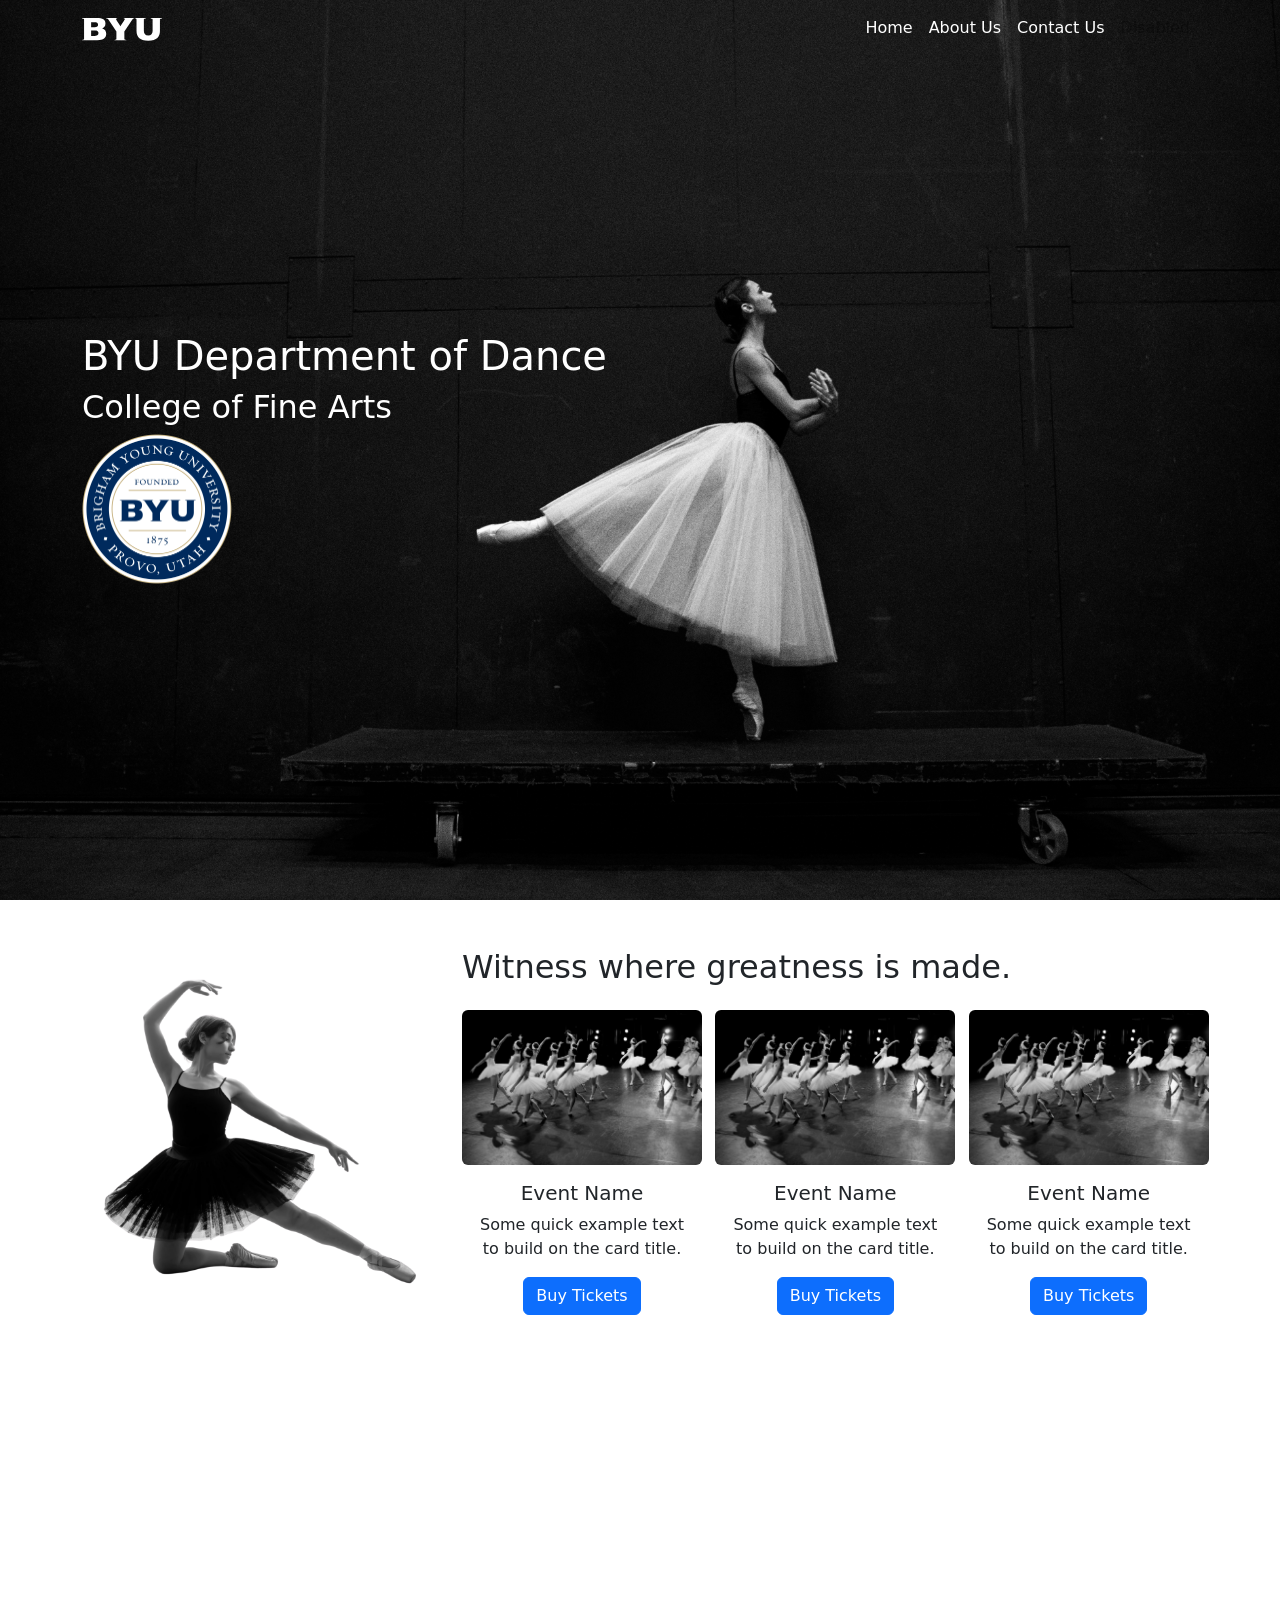
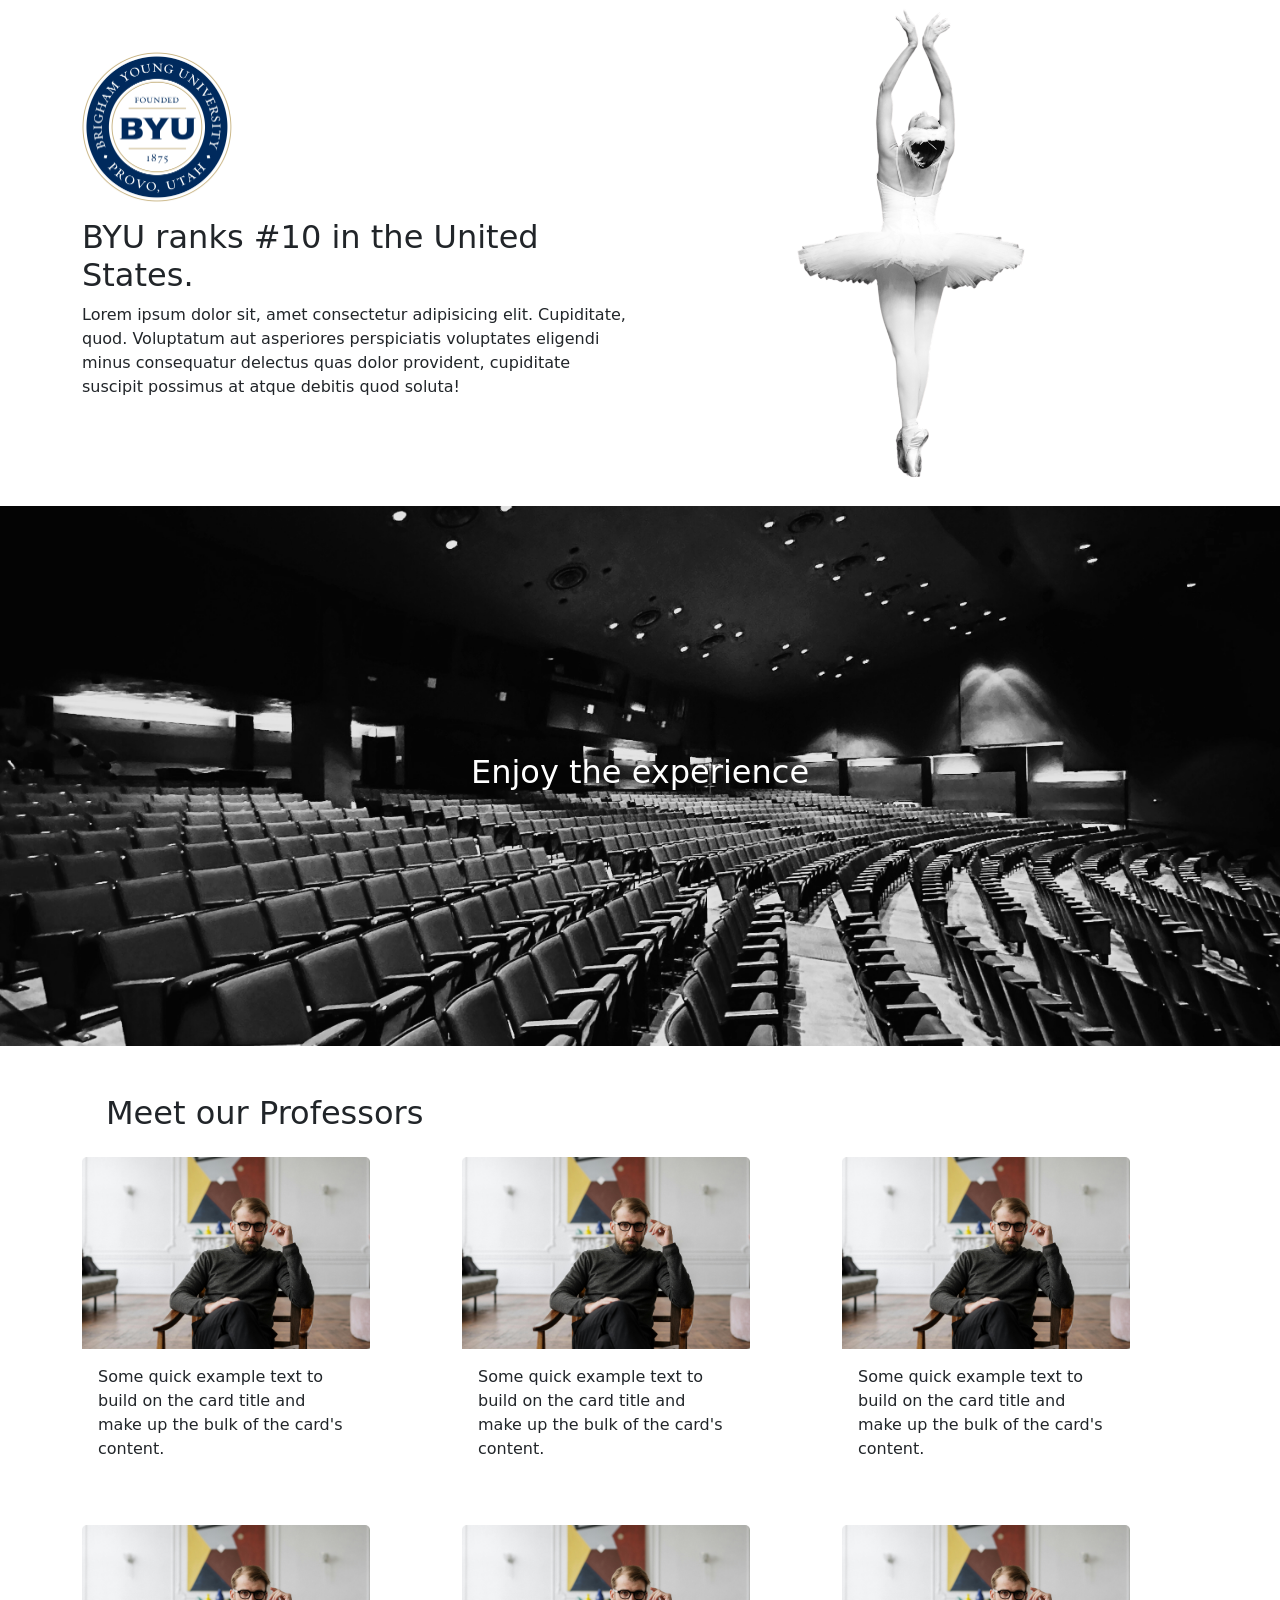
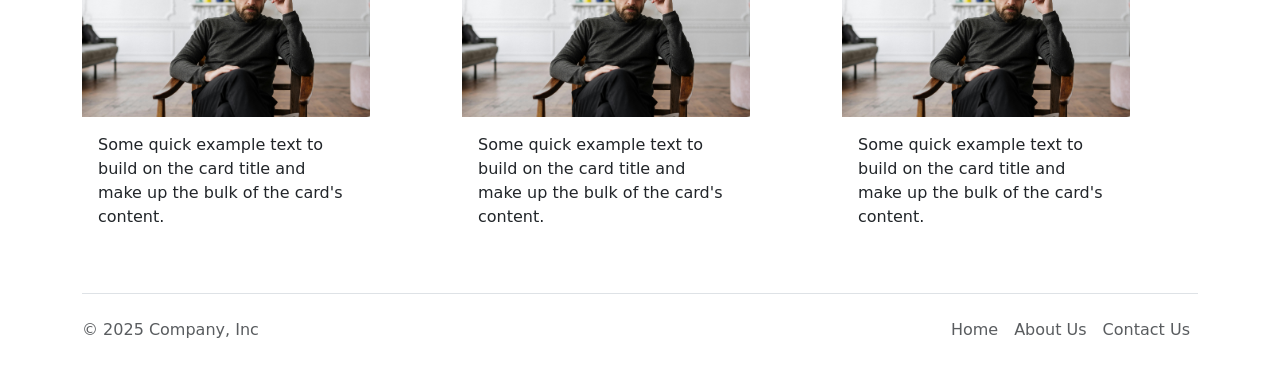
==== index.html @ f24f5efb "Updating File" ====
<!doctype html>
<html lang="en">
  <head>
    <meta charset="utf-8">
    <meta name="viewport" content="width=device-width, initial-scale=1">
    <title>BYU Department of Dance</title>
    <link href="https://cdn.jsdelivr.net/npm/bootstrap@5.3.5/dist/css/bootstrap.min.css" rel="stylesheet" integrity="sha384-SgOJa3DmI69IUzQ2PVdRZhwQ+dy64/BUtbMJw1MZ8t5HZApcHrRKUc4W0kG879m7" crossorigin="anonymous">
    <link href="https://cdn.jsdelivr.net/npm/bootstrap@5.3.0/dist/css/bootstrap.min.css" rel="stylesheet">
    <link rel="stylesheet" href="style.css">
  </head>
  <body>
    <div class="mainBanner">
      <!-- NAVBAR -->
      <nav class="navbar navbar-expand-lg bg-transparent">
          <div class="container">
              <a class="navbar-brand" href="#"><img src="/img/byu-logo-white-small.svg" alt="BYU Logo/Link"></a>
              <button class="navbar-toggler" data-bs-toggle="collapse" data-bs-target="#navbarNav" aria-controls="navbarNav" aria-expanded="false" aria-label="Toggle navigation">
                  <span class="navbar-toggler-icon custom"></span>
              </button>
              <div class="collapse navbar-collapse" id="navbarNav">
                  <ul class="navbar-nav ms-auto">
                      <li class="nav-item"><a class="nav-link" href="index.html">Home</a></li>
                      <li class="nav-item"><a class="nav-link" href="/aboutUs.html">About Us</a></li>
                      <li class="nav-item"><a class="nav-link" href="/contactUs.html">Contact Us</a></li>
                      <li class="nav-item"><a class="nav-link disabled" aria-disabled="true">Disabled</a></li>
                  </ul>
              </div>
          </div>
      </nav>
  
     <!-- BANNER TITLES -->
      <div class="container d-flex flex-column justify-content-center align-items-start h-100 pb-5">
        <div class="titles pb-5">
          <h1 class="titleMain">BYU Department of Dance</h1>
          <h2 class="titleMain">College of Fine Arts</h2>
          <img src="/img/byuLogo.png" alt="BYU Official Logo" style="width: 150px;">
        </div>
      </div>
  </div>

  <!-- UPCOMING EVENTS -->
    <section class=" mt-5 mb-5 container">
        <div class="row mt-5">
            <div class="col-md-4">
                <img src="/img/2.png" class="img-fluid full-height" alt="Left Column Image">
            </div>
            <div class="col-md-8">
                <h2 class="pb-3">Witness where greatness is made.</h2>
                <div class="row d-flex justify-content-start">
                    <div class="col-md-4">
                        <div class="card border-0" style="width: 15rem;">
                            <img src="/img/events.jpg" class="card-img-top rounded" alt="Event Image">
                            <div class="card-body text-center">
                              <h5 class="card-title">Event Name</h5>
                              <p class="card-text">Some quick example text to build on the card title.</p>
                              <a href="#" class="btn btn-primary">Buy Tickets</a>
                            </div>
                          </div>
                    </div>
                    <div class="col-md-4">
                        <div class="card border-0" style="width: 15rem;">
                            <img src="/img/events.jpg" class="card-img-top rounded" alt="Event Image">
                            <div class="card-body text-center">
                              <h5 class="card-title">Event Name</h5>
                              <p class="card-text">Some quick example text to build on the card title.</p>
                              <a href="#" class="btn btn-primary">Buy Tickets</a>
                            </div>
                          </div>
                    </div>
                    <div class="col-md-4">
                      <div class="card border-0" style="width: 15rem;">
                          <img src="/img/events.jpg" class="card-img-top rounded" alt="Event Image">
                          <div class="card-body text-center">
                            <h5 class="card-title">Event Name</h5>
                            <p class="card-text">Some quick example text to build on the card title.</p>
                            <a href="#" class="btn btn-primary">Buy Tickets</a>
                          </div>
                        </div>
                  </div>
                </div>
            </div>
        </div>
    </section>
    <!-- VIDEO -->
    <section>
      <video autoplay muted loop id="banner-video">
        <source src="/img/mainPageVideo.mp4" type="video/mp4">
        Your browser does not support the video tag.
      </video>
    </section>
    <section id="rank" class="container mt-4">
      <div class="row">
        <div class="col-md-6 d-flex align-items-center">
          <div>
            <img src="/img/byuLogo.png"  class="mb-3" style="width: 150px;">
            <h2>BYU ranks #10 in the United States.</h2>
            <p>Lorem ipsum dolor sit, amet consectetur adipisicing elit. Cupiditate, quod. Voluptatum aut asperiores perspiciatis voluptates eligendi minus consequatur delectus quas dolor provident, cupiditate suscipit possimus at atque debitis quod soluta!</p>
          </div>
        </div>
        <div class="col-md-6 text-center">
          <img src="/img/3.png" class="img-fluid full-height" alt="Ballet Dancer">
        </div>
      </div>
    </section>
    <!-- BANNER AUDITORIUM -->
    <section>
      <div class="jumbotron-banner d-flex align-items-center justify-content-center text-center">
        <h2 class="text-white">Enjoy the experience</h2>
    </div>
    </section>
    <section class="container mt-5">
      <h2 class="m-4">Meet our Professors</h2>
      <div class="row mb-5">
        <div class="col">
          <div class="card border-0" style="width: 18rem;">
            <img src="/img/professor.jpg" class="card-img-top" alt="Professor Picture">
            <div class="card-body">
              <p class="card-text">Some quick example text to build on the card title and make up the bulk of the card's content.</p>
            </div>
          </div>
        </div>
        <div class="col">
          <div class="card border-0" style="width: 18rem;">
            <img src="/img/professor.jpg" class="card-img-top" alt="Professor Picture">
            <div class="card-body">
              <p class="card-text">Some quick example text to build on the card title and make up the bulk of the card's content.</p>
            </div>
          </div>
        </div>
        <div class="col">
          <div class="card border-0" style="width: 18rem;">
            <img src="/img/professor.jpg" class="card-img-top" alt="Professor Picture">
            <div class="card-body">
              <p class="card-text">Some quick example text to build on the card title and make up the bulk of the card's content.</p>
            </div>
          </div>
        </div>
      </div>
      <div class="row mb-5">
        <div class="col">
          <div class="card border-0" style="width: 18rem;">
            <img src="/img/professor.jpg" class="card-img-top" alt="Professor Picture">
            <div class="card-body">
              <p class="card-text">Some quick example text to build on the card title and make up the bulk of the card's content.</p>
            </div>
          </div>
        </div>
        <div class="col">
          <div class="card border-0" style="width: 18rem;">
            <img src="/img/professor.jpg" class="card-img-top" alt="Professor Picture">
            <div class="card-body">
              <p class="card-text">Some quick example text to build on the card title and make up the bulk of the card's content.</p>
            </div>
          </div>
        </div>
        <div class="col">
          <div class="card border-0" style="width: 18rem;">
            <img src="/img/professor.jpg" class="card-img-top" alt="Professor Picture">
            <div class="card-body">
              <p class="card-text">Some quick example text to build on the card title and make up the bulk of the card's content.</p>
            </div>
          </div>
        </div>
      </div>
    </section>
    <!-- FOOTER SECTION -->
    <div class="container">
      <footer class="d-flex flex-wrap justify-content-between align-items-center py-3 my-4 border-top">
        <p class="col-md-4 mb-0 text-body-secondary">&copy; 2025 Company, Inc</p>
    
        <a href="/" class="col-md-4 d-flex align-items-center justify-content-center mb-3 mb-md-0 me-md-auto link-body-emphasis text-decoration-none" aria-label="Bootstrap">
          <svg class="bi me-2" width="40" height="32" aria-hidden="true"><use xlink:href="#bootstrap"/></svg>
        </a>
    
        <ul class="nav col-md-4 justify-content-end">
          <li class="nav-item"><a href="index.html" class="nav-link px-2 text-body-secondary">Home</a></li>
          <li class="nav-item"><a href="/aboutUs.html" class="nav-link px-2 text-body-secondary">About Us</a></li>
          <li class="nav-item"><a href="/contactUs.html" class="nav-link px-2 text-body-secondary">Contact Us</a></li>

        </ul>
      </footer>
    </div>
    <script src="https://cdn.jsdelivr.net/npm/bootstrap@5.3.0/dist/js/bootstrap.bundle.min.js"></script>
  </body>
</html>
---- style.css ----
.mainBanner{
    height: 100vh; 
    background: url('./img/mainBanner.jpg') no-repeat center center;
    background-size: cover;
    justify-content: center;
}
.navbar-brand{
    color: white
}
.nav-link{
    color:white;
}
.nav-link:hover{
    color: #0047BA;
}
.titleMain{
    color: white;
}

#eventsImage{
    height: 300px;
}
.navbar-toggler{
    background-image: url("data:image/svg+xml;charset=utf8,%3Csvg xmlns='http://www.w3.org/2000/svg' viewBox='0 0 30 30'%3E%3Cpath fill='none' stroke='white' stroke-width='3' stroke-linecap='round' d='M4 7h22M4 15h22M4 23h22'/%3E%3C/svg%3E");
}
#byuLogo{
    height: 200px;
}
.jumbotron-banner {
    height: 60vh;
    background-image: url('/img/auditorium.jpg'); 
    background-size: cover;
    background-position: center;
    background-repeat: no-repeat; 
}
#rank img{
    text-align: center;
}

/* ABOUT US PAGE */
.aboutUsBanner{
    height: 80vh; 
    background: url('./img/aboutUsBanner.jpg') no-repeat center center;
    background-size: cover;
    justify-content: center;
}
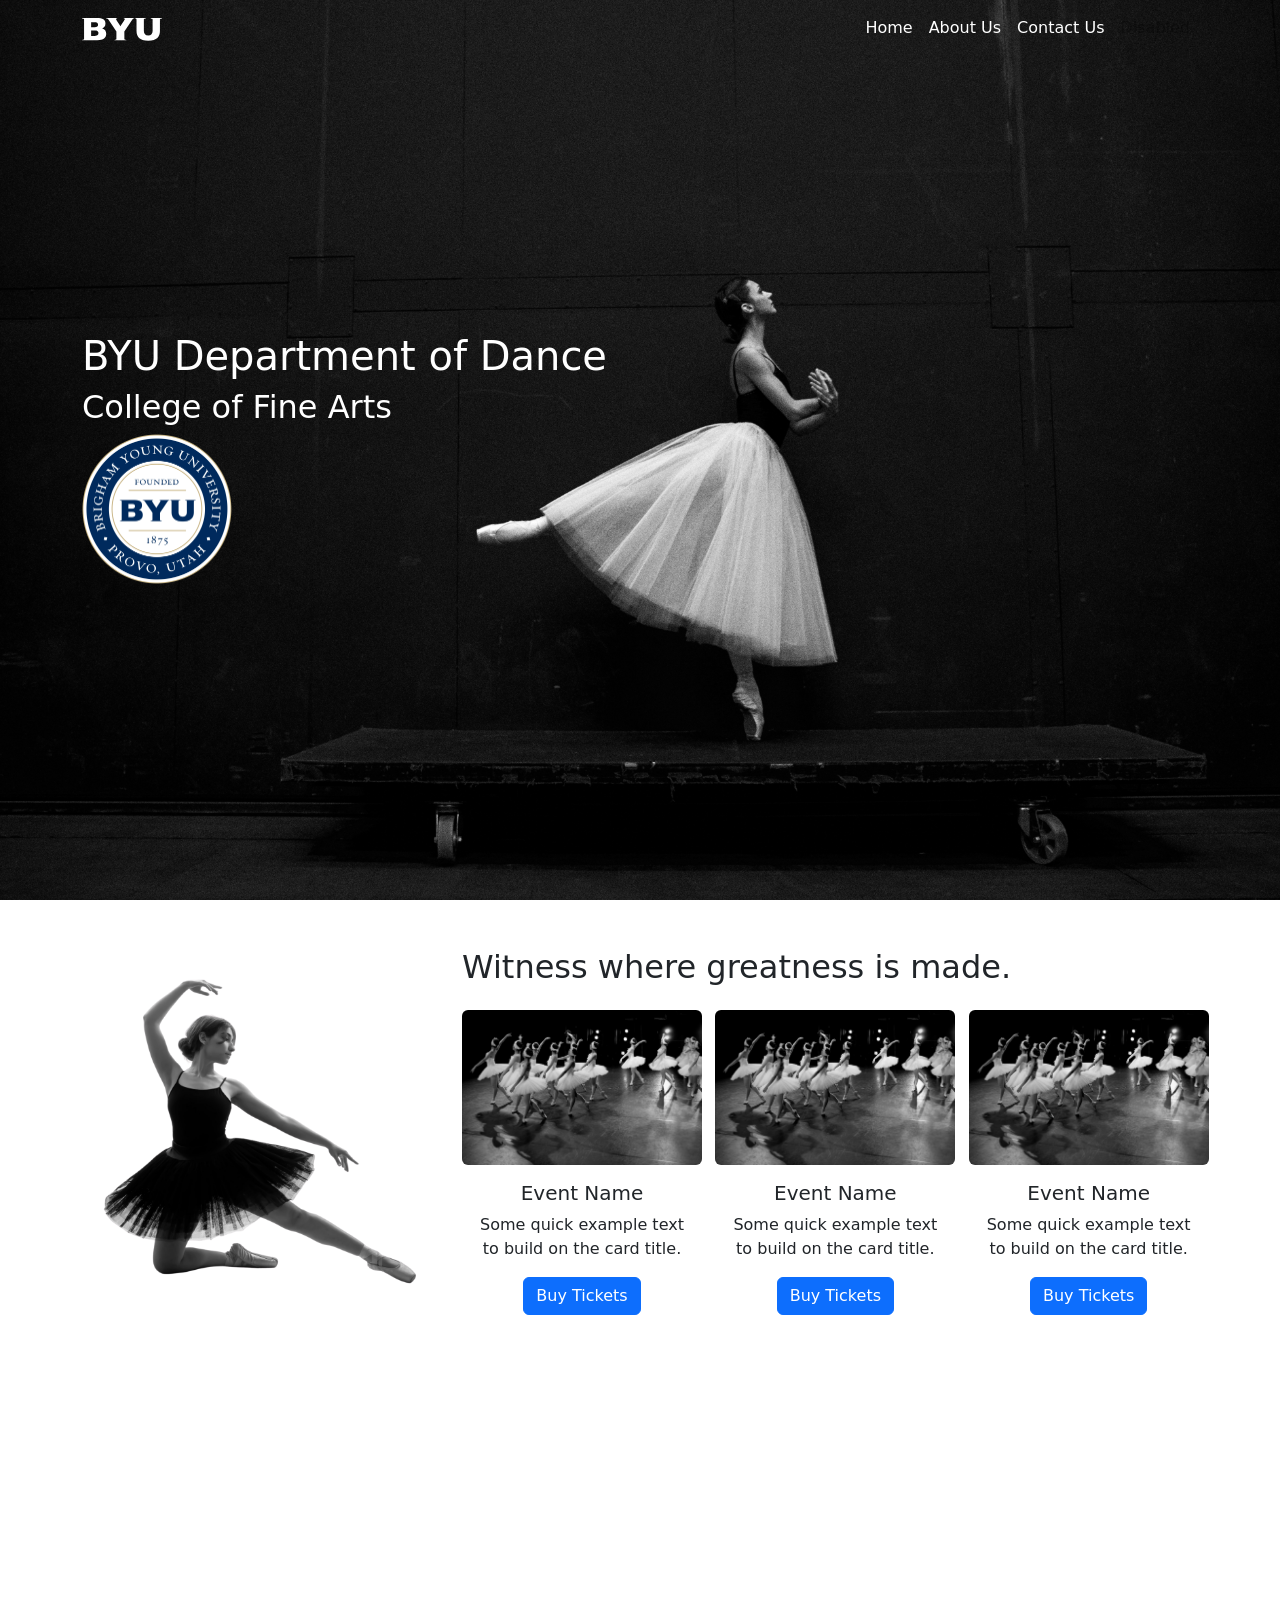
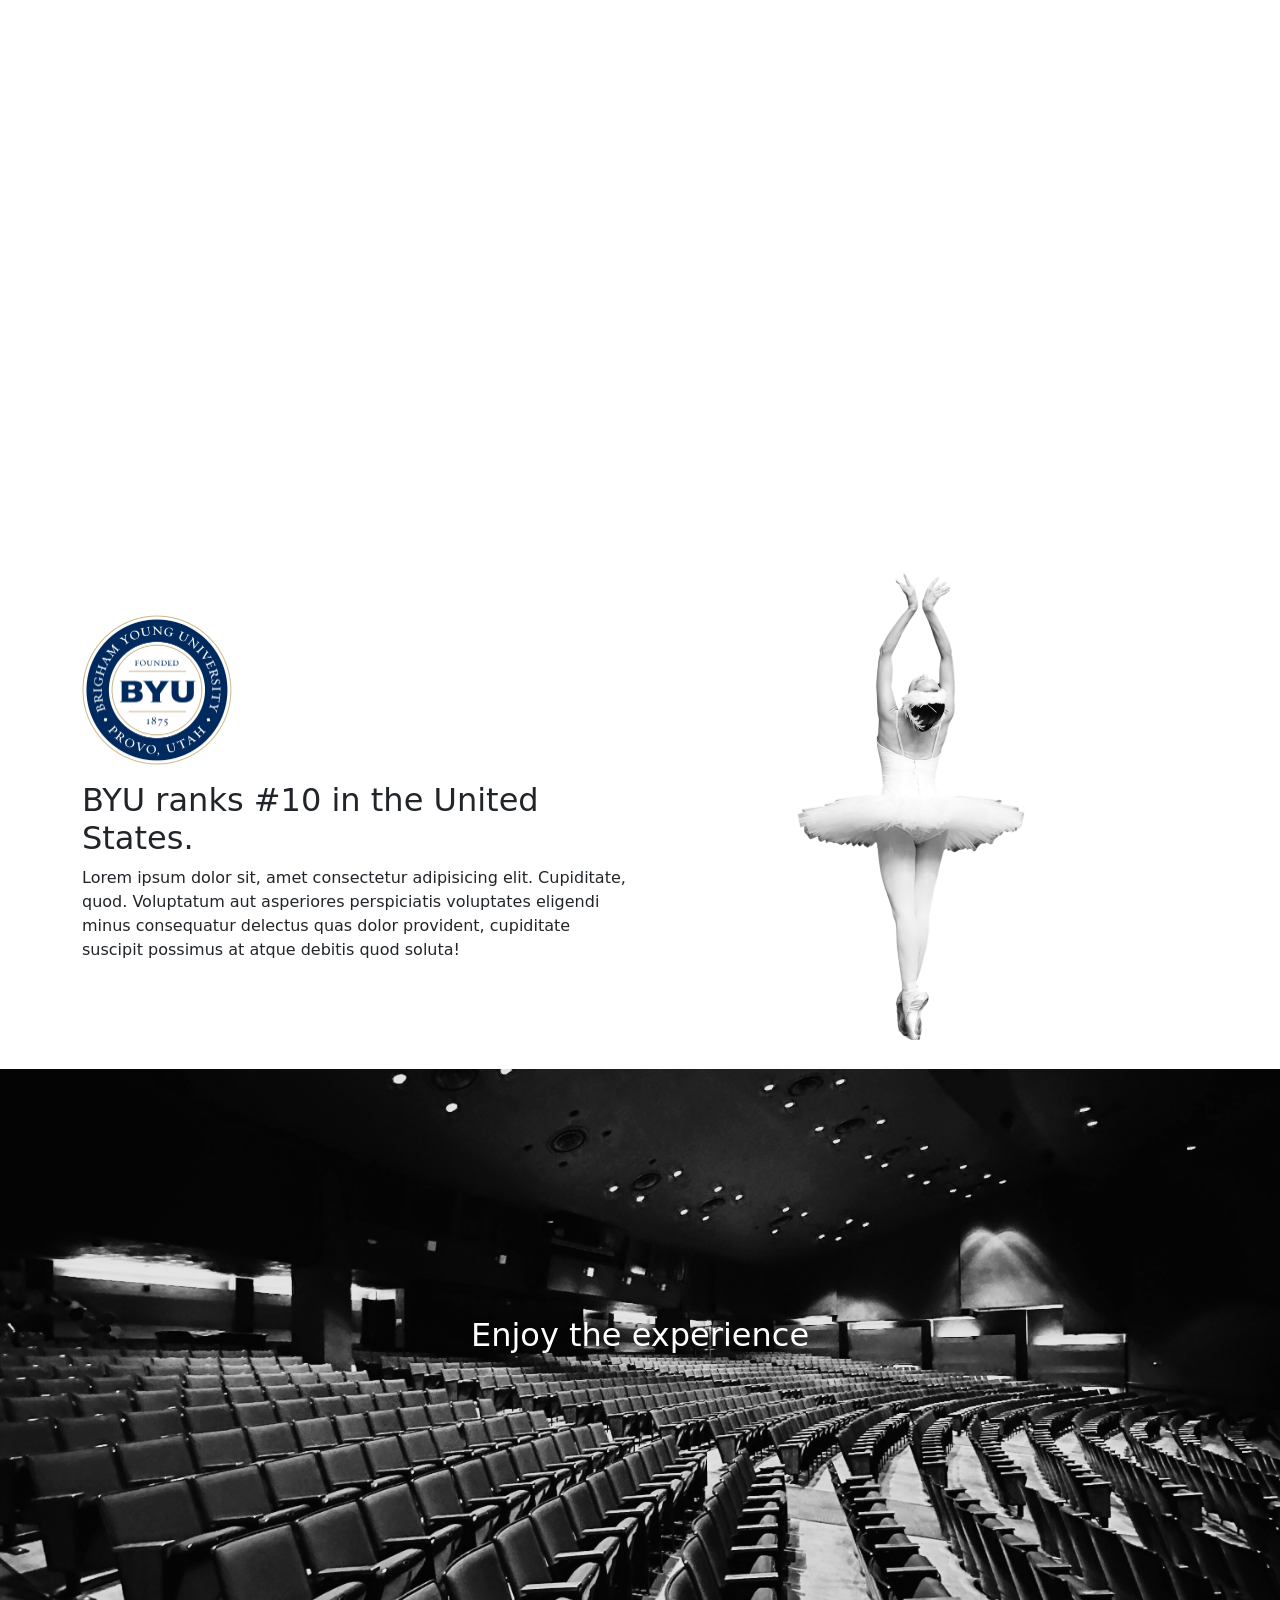
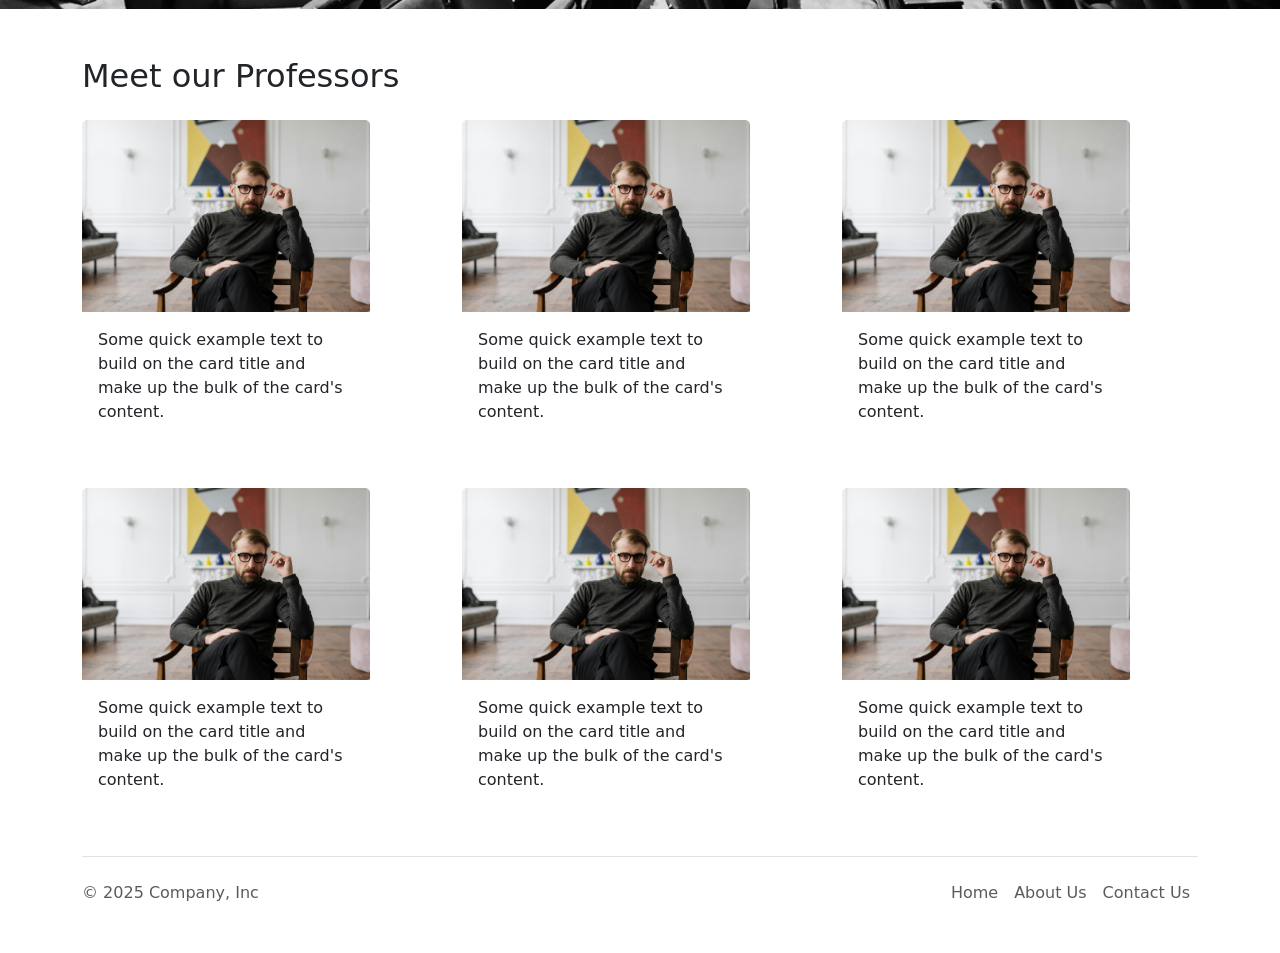
==== commit ef7139ab: "Updating Links" ====
--- a/index.html
+++ b/index.html
@@ -82,7 +82,7 @@
         </div>
     </section>
     <!-- VIDEO -->
-    <section>
+    <section id="sectionVideo">
       <video autoplay muted loop id="banner-video">
         <source src="/img/mainPageVideo.mp4" type="video/mp4">
         Your browser does not support the video tag.
@@ -98,7 +98,7 @@
           </div>
         </div>
         <div class="col-md-6 text-center">
-          <img src="/img/3.png" class="img-fluid full-height" alt="Ballet Dancer">
+          <img src="/img/3.png" class="img-fluid" alt="Ballet Dancer">
         </div>
       </div>
     </section>
@@ -109,7 +109,7 @@
     </div>
     </section>
     <section class="container mt-5">
-      <h2 class="m-4">Meet our Professors</h2>
+      <h2 class="mt-4 mb-4">Meet our Professors</h2>
       <div class="row mb-5">
         <div class="col">
           <div class="card border-0" style="width: 18rem;">
--- a/style.css
+++ b/style.css
@@ -43,4 +43,20 @@
     background: url('./img/aboutUsBanner.jpg') no-repeat center center;
     background-size: cover;
     justify-content: center;
-}+}
+
+#sectionVideo {
+    position: relative;
+    width: 100%;
+    height: 80vh; /* Full height of the viewport */
+    overflow: hidden; /* Prevent content from spilling out */
+  }
+  
+  #banner-video {
+    position: absolute;
+    top: 0;
+    left: 0;
+    width: 100%; /* Ensures the video spans the full width of the section */
+    height: 100%; /* Ensures the video spans the full height of the section */
+    object-fit: cover; /* Ensures the video covers the section area without distortion */
+  }
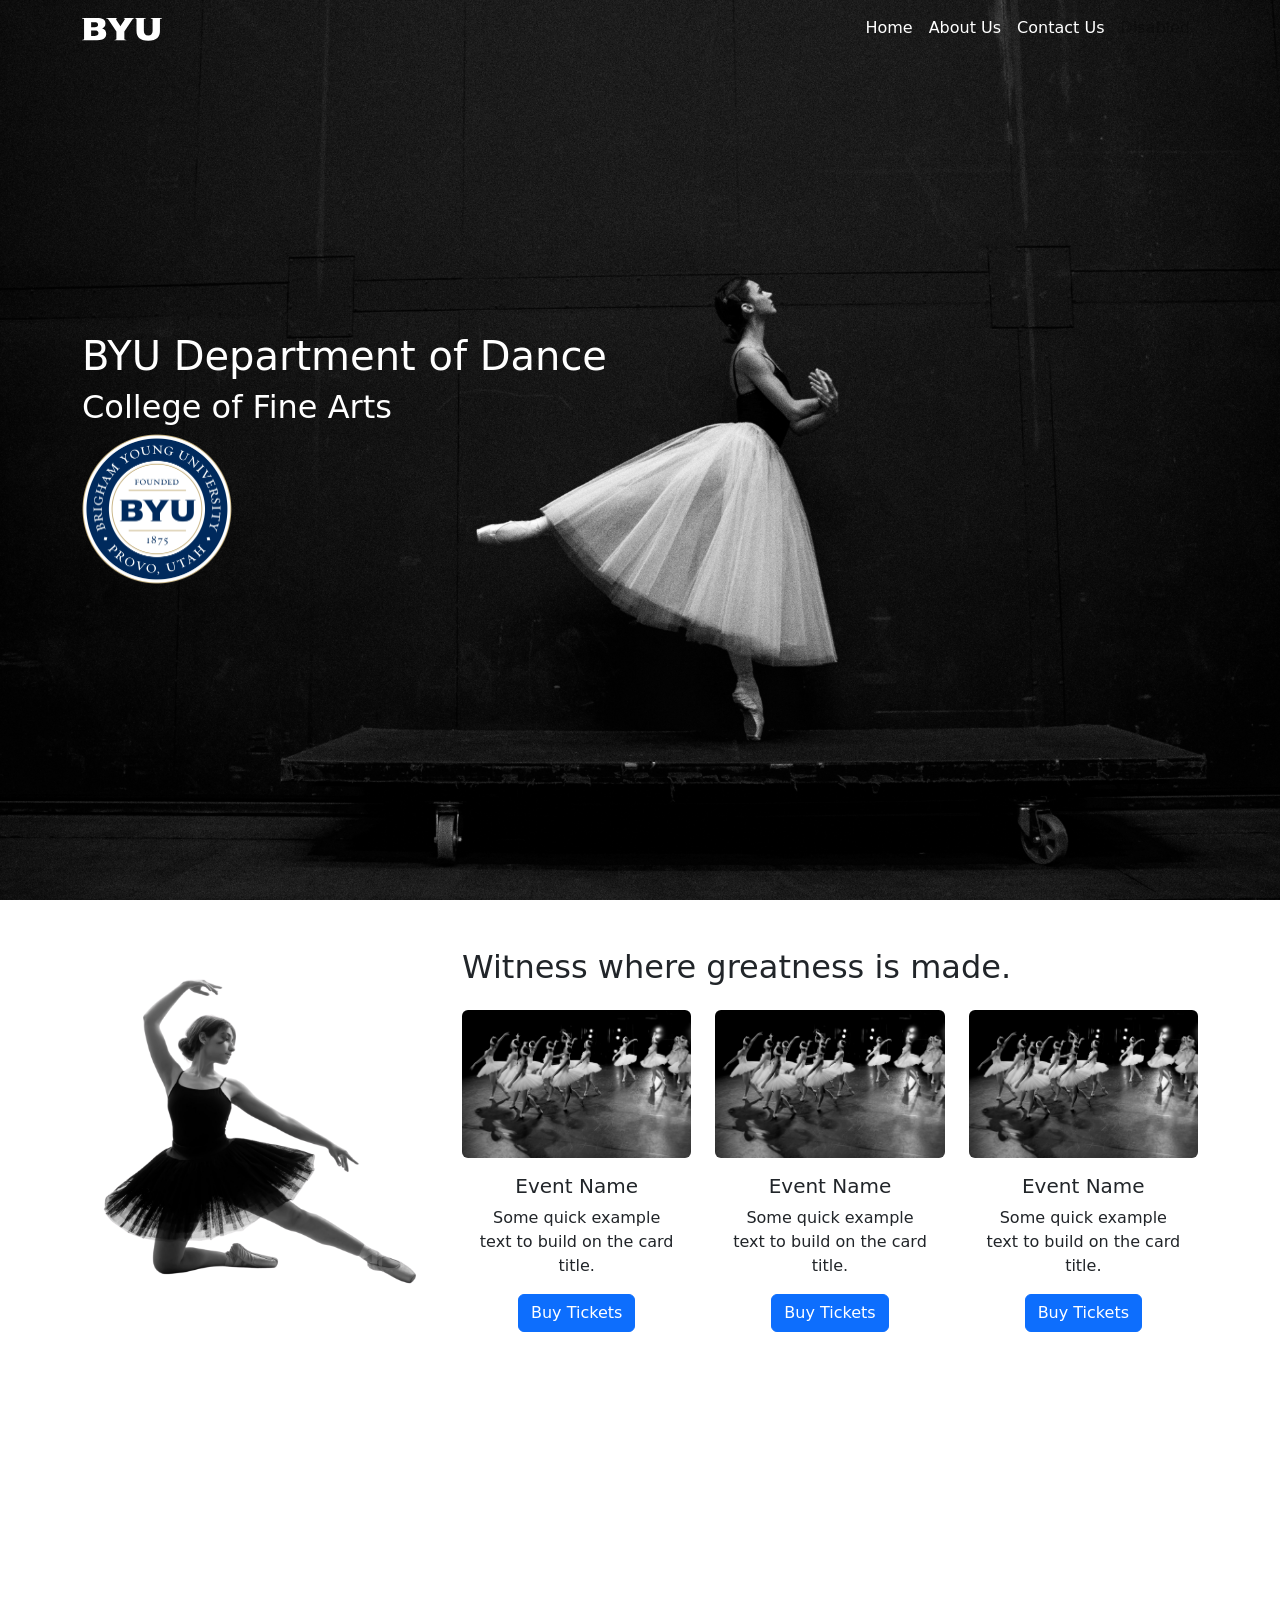
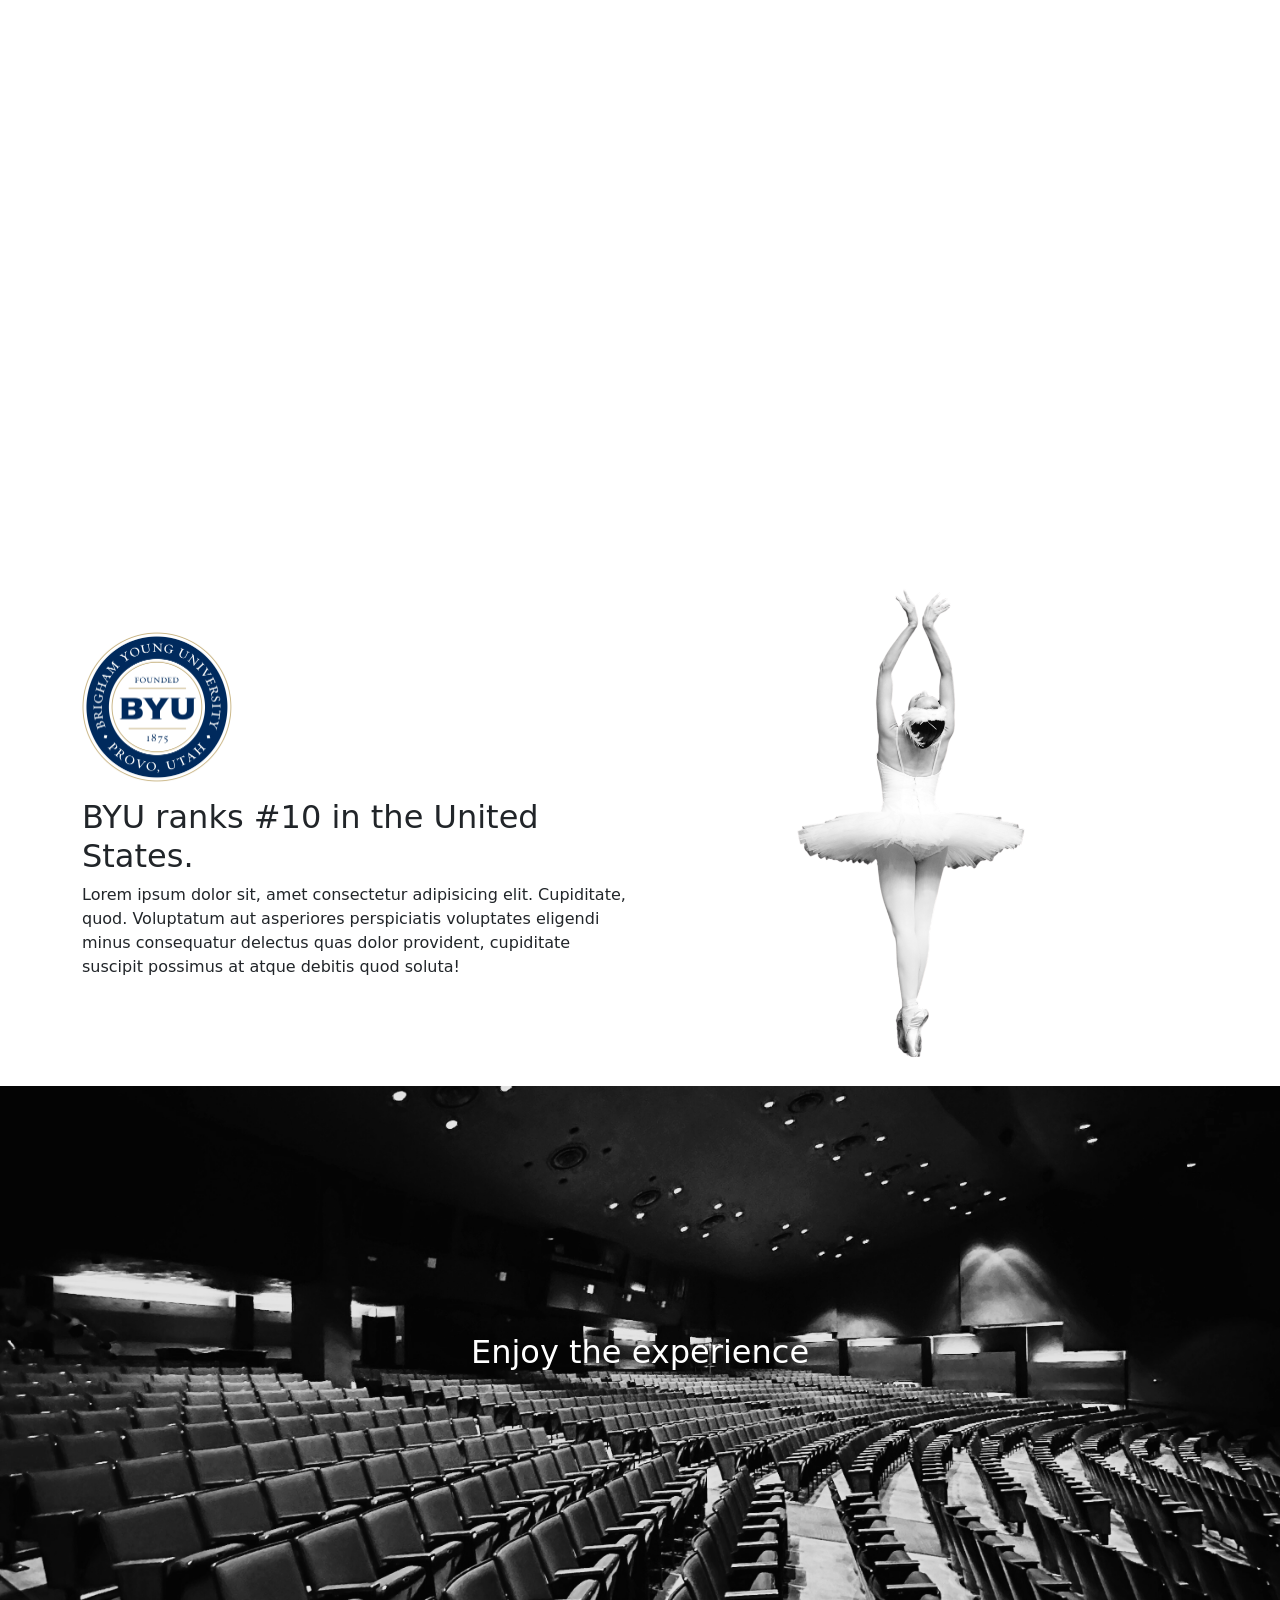
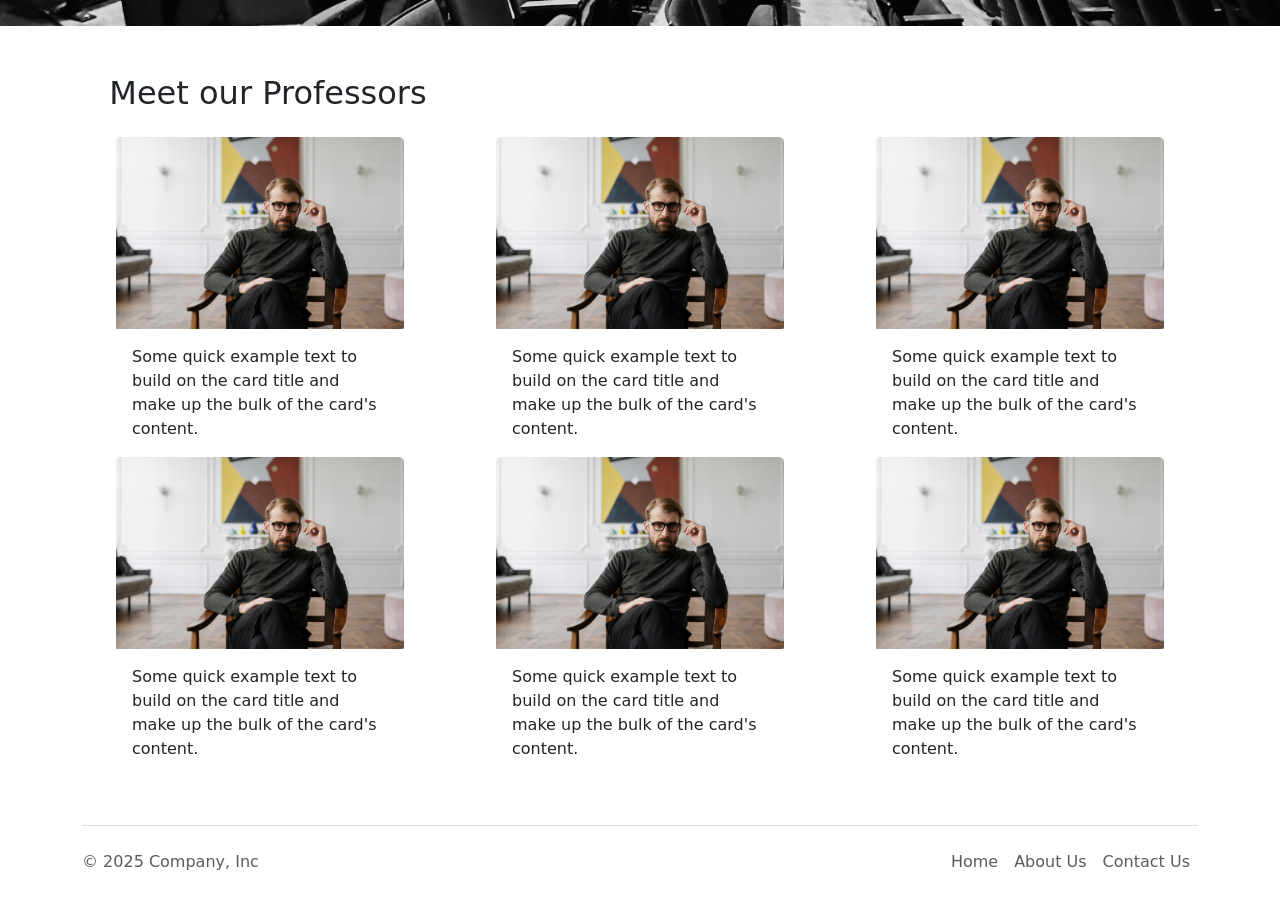
==== commit 5442fc36: "Responsiveness improvement" ====
--- a/index.html
+++ b/index.html
@@ -13,7 +13,7 @@
       <!-- NAVBAR -->
       <nav class="navbar navbar-expand-lg bg-transparent">
           <div class="container">
-              <a class="navbar-brand" href="#"><img src="/img/byu-logo-white-small.svg" alt="BYU Logo/Link"></a>
+              <a class="navbar-brand" href="index.html"><img src="/img/byu-logo-white-small.svg" alt="BYU Logo/Link"></a>
               <button class="navbar-toggler" data-bs-toggle="collapse" data-bs-target="#navbarNav" aria-controls="navbarNav" aria-expanded="false" aria-label="Toggle navigation">
                   <span class="navbar-toggler-icon custom"></span>
               </button>
@@ -39,15 +39,15 @@
   </div>
 
   <!-- UPCOMING EVENTS -->
-    <section class=" mt-5 mb-5 container">
+    <section id="events" class=" mt-5 mb-5 container">
         <div class="row mt-5">
-            <div class="col-md-4">
+            <div class="col-md-4 col-12">
                 <img src="/img/2.png" class="img-fluid full-height" alt="Left Column Image">
             </div>
-            <div class="col-md-8">
+            <div class="col-md-8 col-12">
                 <h2 class="pb-3">Witness where greatness is made.</h2>
                 <div class="row d-flex justify-content-start">
-                    <div class="col-md-4">
+                    <div class="col-md-4 col-12 d-flex justify-content-center">
                         <div class="card border-0" style="width: 15rem;">
                             <img src="/img/events.jpg" class="card-img-top rounded" alt="Event Image">
                             <div class="card-body text-center">
@@ -57,7 +57,7 @@
                             </div>
                           </div>
                     </div>
-                    <div class="col-md-4">
+                    <div class="col-md-4 col-12 d-flex justify-content-center">
                         <div class="card border-0" style="width: 15rem;">
                             <img src="/img/events.jpg" class="card-img-top rounded" alt="Event Image">
                             <div class="card-body text-center">
@@ -67,7 +67,7 @@
                             </div>
                           </div>
                     </div>
-                    <div class="col-md-4">
+                    <div class="col-md-4 col-12 d-flex justify-content-center">
                       <div class="card border-0" style="width: 15rem;">
                           <img src="/img/events.jpg" class="card-img-top rounded" alt="Event Image">
                           <div class="card-body text-center">
@@ -109,9 +109,9 @@
     </div>
     </section>
     <section class="container mt-5">
-      <h2 class="mt-4 mb-4">Meet our Professors</h2>
+      <h2 class="mt-4 mb-4 col-md-4  d-flex justify-content-center">Meet our Professors</h2>
       <div class="row mb-5">
-        <div class="col">
+        <div class="col-md-4 col-sm-6 col-12 d-flex justify-content-center">
           <div class="card border-0" style="width: 18rem;">
             <img src="/img/professor.jpg" class="card-img-top" alt="Professor Picture">
             <div class="card-body">
@@ -119,7 +119,7 @@
             </div>
           </div>
         </div>
-        <div class="col">
+        <div class="col-md-4 col-sm-6 d-flex justify-content-center">
           <div class="card border-0" style="width: 18rem;">
             <img src="/img/professor.jpg" class="card-img-top" alt="Professor Picture">
             <div class="card-body">
@@ -127,7 +127,7 @@
             </div>
           </div>
         </div>
-        <div class="col">
+        <div class="col-md-4 col-sm-6 col-12 d-flex justify-content-center">
           <div class="card border-0" style="width: 18rem;">
             <img src="/img/professor.jpg" class="card-img-top" alt="Professor Picture">
             <div class="card-body">
@@ -135,9 +135,8 @@
             </div>
           </div>
         </div>
-      </div>
-      <div class="row mb-5">
-        <div class="col">
+
+        <div class="col-md-4 col-sm-6 col-12 d-flex justify-content-center">
           <div class="card border-0" style="width: 18rem;">
             <img src="/img/professor.jpg" class="card-img-top" alt="Professor Picture">
             <div class="card-body">
@@ -145,7 +144,7 @@
             </div>
           </div>
         </div>
-        <div class="col">
+        <div class="col-md-4 col-sm-6 col-12 d-flex justify-content-center">
           <div class="card border-0" style="width: 18rem;">
             <img src="/img/professor.jpg" class="card-img-top" alt="Professor Picture">
             <div class="card-body">
@@ -153,7 +152,7 @@
             </div>
           </div>
         </div>
-        <div class="col">
+        <div class="col-md-4 col-sm-6 col-12 d-flex justify-content-center">
           <div class="card border-0" style="width: 18rem;">
             <img src="/img/professor.jpg" class="card-img-top" alt="Professor Picture">
             <div class="card-body">
--- a/style.css
+++ b/style.css
@@ -48,15 +48,22 @@
 #sectionVideo {
     position: relative;
     width: 100%;
-    height: 80vh; /* Full height of the viewport */
-    overflow: hidden; /* Prevent content from spilling out */
+    height: 80vh; 
+    overflow: hidden; 
   }
   
   #banner-video {
     position: absolute;
     top: 0;
     left: 0;
-    width: 100%; /* Ensures the video spans the full width of the section */
-    height: 100%; /* Ensures the video spans the full height of the section */
-    object-fit: cover; /* Ensures the video covers the section area without distortion */
-  }+    width: 100%; 
+    height: 100%; 
+    object-fit: cover; 
+  }
+
+  @media (max-width: 600px) {
+    /* Styles for small screens like phones */
+    .titles {
+        margin-bottom: 200px; 
+    }
+}
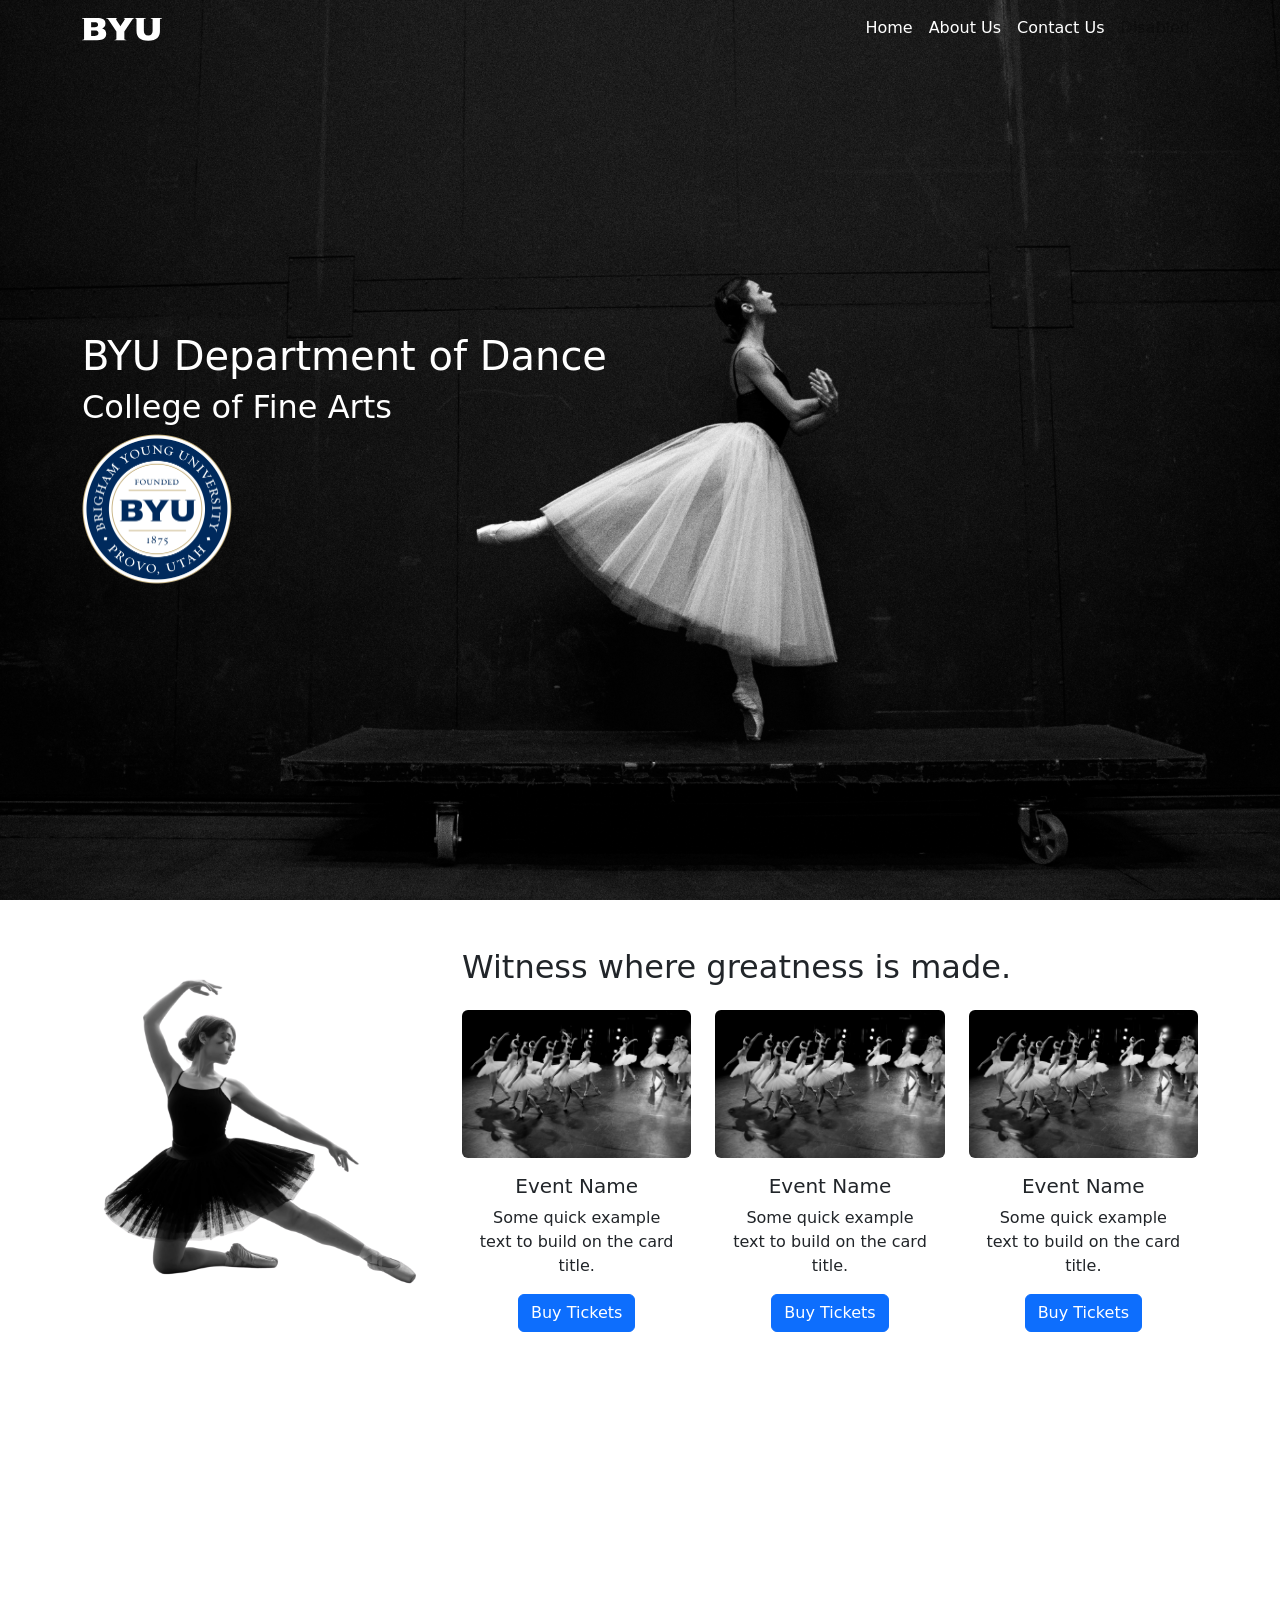
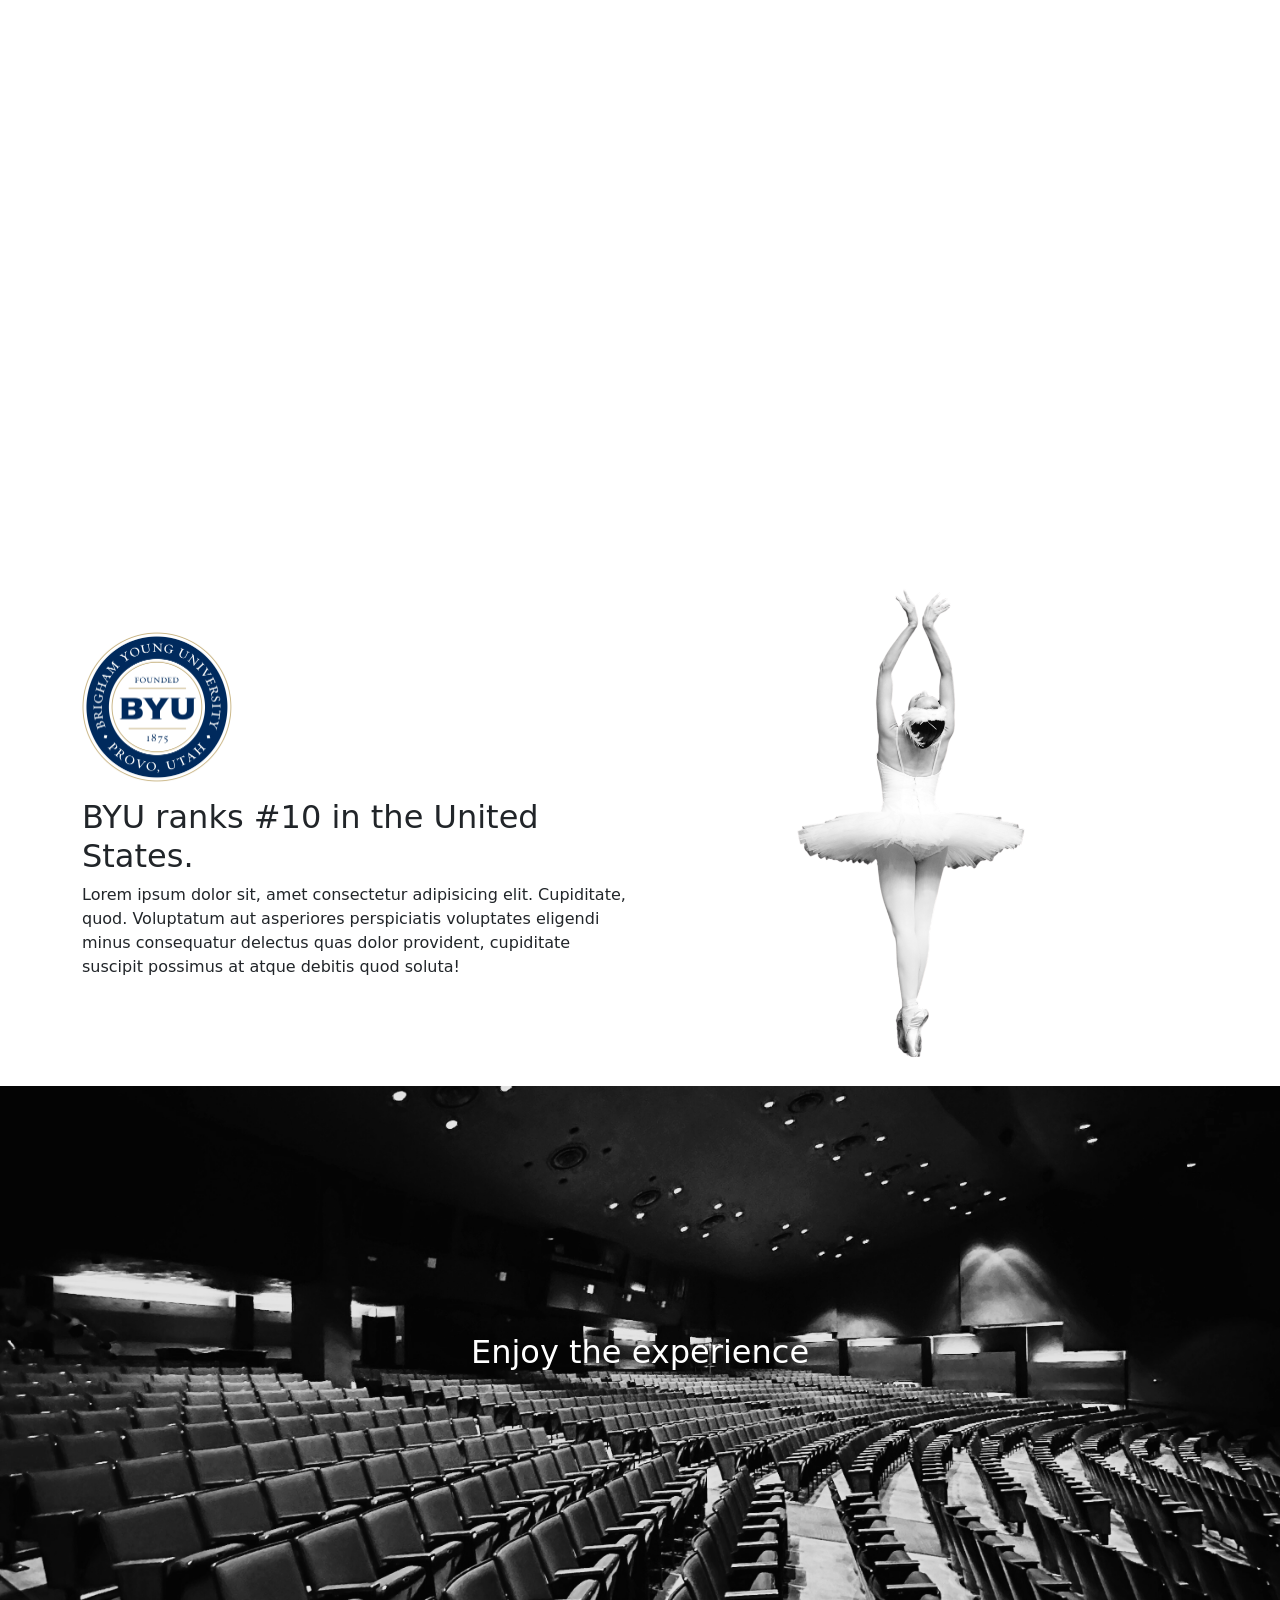
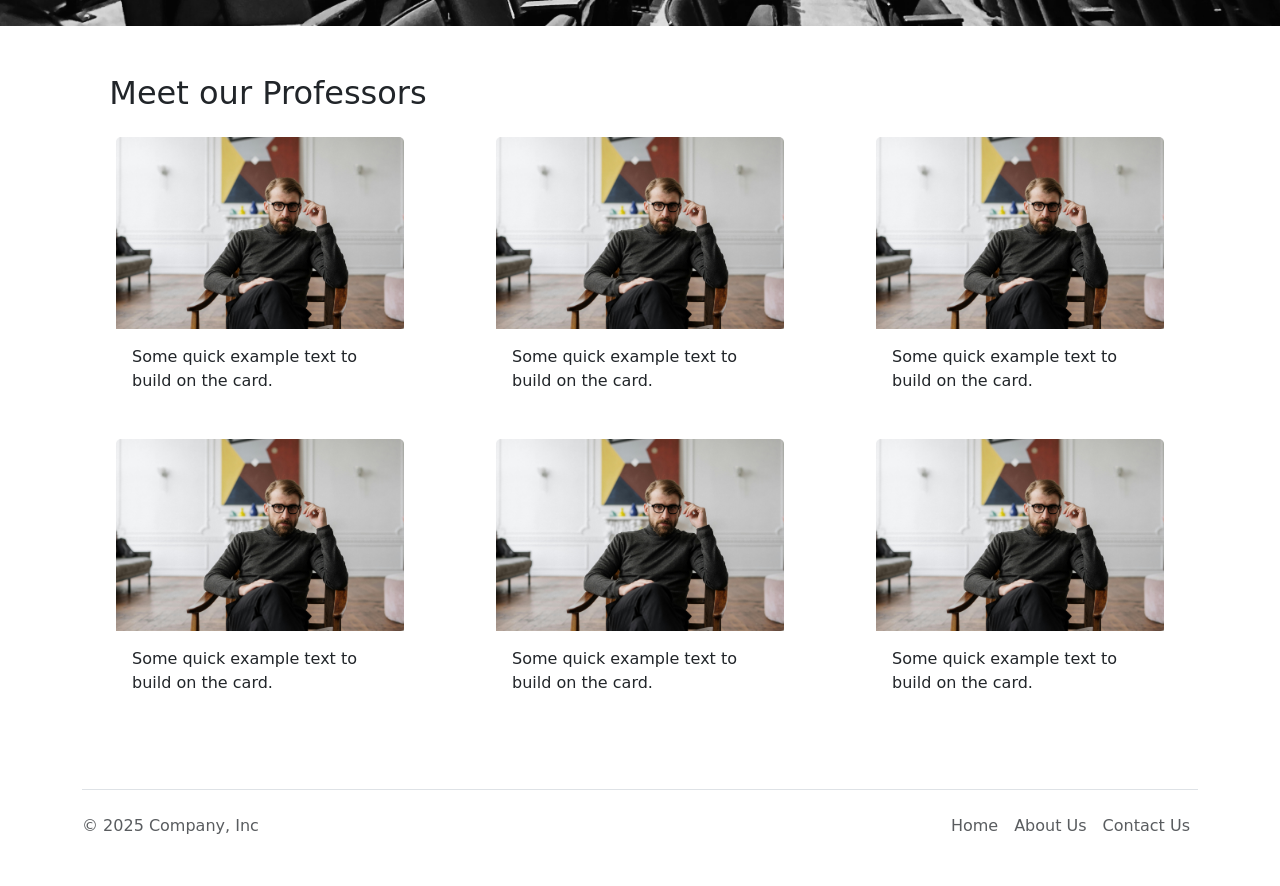
==== commit 3dffba2f: "Updates" ====
--- a/index.html
+++ b/index.html
@@ -108,14 +108,14 @@
         <h2 class="text-white">Enjoy the experience</h2>
     </div>
     </section>
-    <section class="container mt-5">
+    <section id="professors" class="container mt-5">
       <h2 class="mt-4 mb-4 col-md-4  d-flex justify-content-center">Meet our Professors</h2>
       <div class="row mb-5">
         <div class="col-md-4 col-sm-6 col-12 d-flex justify-content-center">
           <div class="card border-0" style="width: 18rem;">
             <img src="/img/professor.jpg" class="card-img-top" alt="Professor Picture">
             <div class="card-body">
-              <p class="card-text">Some quick example text to build on the card title and make up the bulk of the card's content.</p>
+              <p class="card-text">Some quick example text to build on the card.</p>
             </div>
           </div>
         </div>
@@ -123,7 +123,7 @@
           <div class="card border-0" style="width: 18rem;">
             <img src="/img/professor.jpg" class="card-img-top" alt="Professor Picture">
             <div class="card-body">
-              <p class="card-text">Some quick example text to build on the card title and make up the bulk of the card's content.</p>
+              <p class="card-text">Some quick example text to build on the card.</p>
             </div>
           </div>
         </div>
@@ -131,7 +131,7 @@
           <div class="card border-0" style="width: 18rem;">
             <img src="/img/professor.jpg" class="card-img-top" alt="Professor Picture">
             <div class="card-body">
-              <p class="card-text">Some quick example text to build on the card title and make up the bulk of the card's content.</p>
+              <p class="card-text">Some quick example text to build on the card.</p>
             </div>
           </div>
         </div>
@@ -140,7 +140,7 @@
           <div class="card border-0" style="width: 18rem;">
             <img src="/img/professor.jpg" class="card-img-top" alt="Professor Picture">
             <div class="card-body">
-              <p class="card-text">Some quick example text to build on the card title and make up the bulk of the card's content.</p>
+              <p class="card-text">Some quick example text to build on the card.</p>
             </div>
           </div>
         </div>
@@ -148,7 +148,7 @@
           <div class="card border-0" style="width: 18rem;">
             <img src="/img/professor.jpg" class="card-img-top" alt="Professor Picture">
             <div class="card-body">
-              <p class="card-text">Some quick example text to build on the card title and make up the bulk of the card's content.</p>
+              <p class="card-text">Some quick example text to build on the card.</p>
             </div>
           </div>
         </div>
@@ -156,7 +156,7 @@
           <div class="card border-0" style="width: 18rem;">
             <img src="/img/professor.jpg" class="card-img-top" alt="Professor Picture">
             <div class="card-body">
-              <p class="card-text">Some quick example text to build on the card title and make up the bulk of the card's content.</p>
+              <p class="card-text">Some quick example text to build on the card.</p>
             </div>
           </div>
         </div>
--- a/style.css
+++ b/style.css
@@ -51,6 +51,9 @@
     height: 80vh; 
     overflow: hidden; 
   }
+  #professors .card{
+    margin-bottom: 30px;
+  }
   
   #banner-video {
     position: absolute;
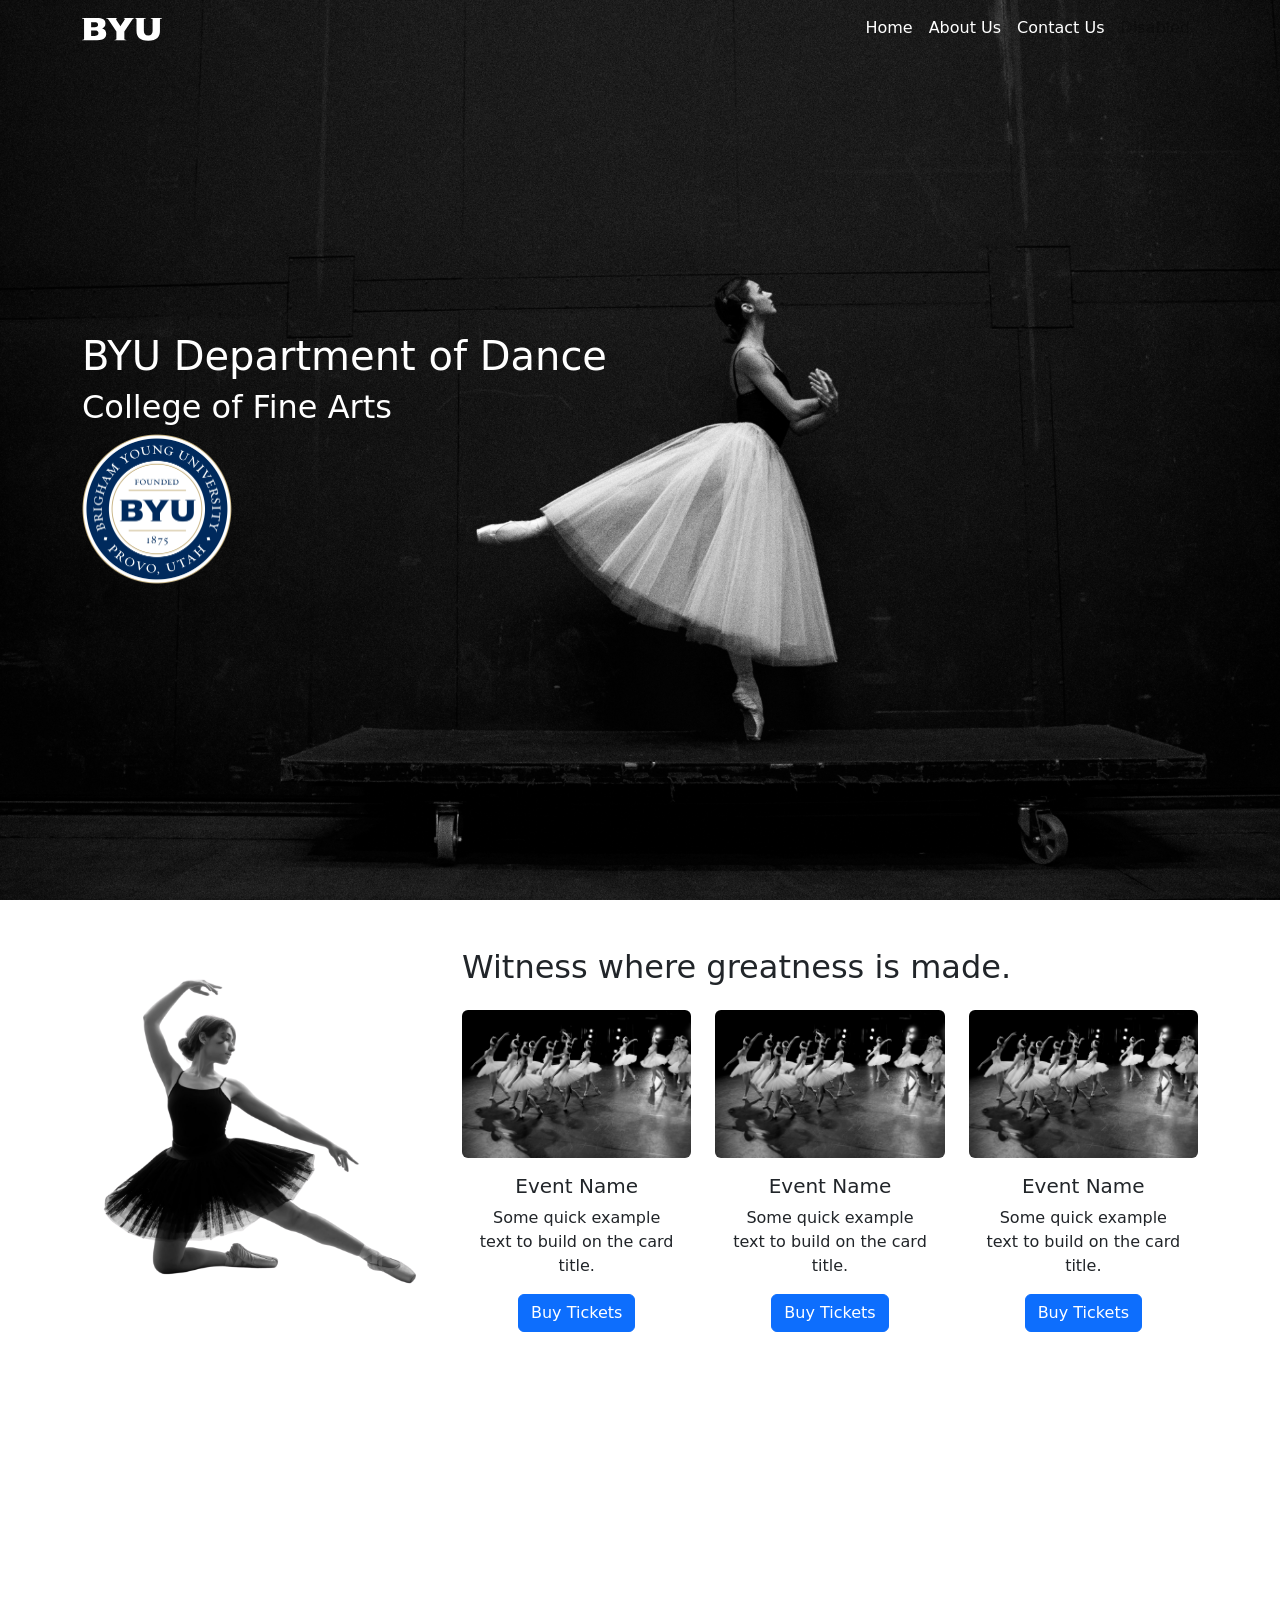
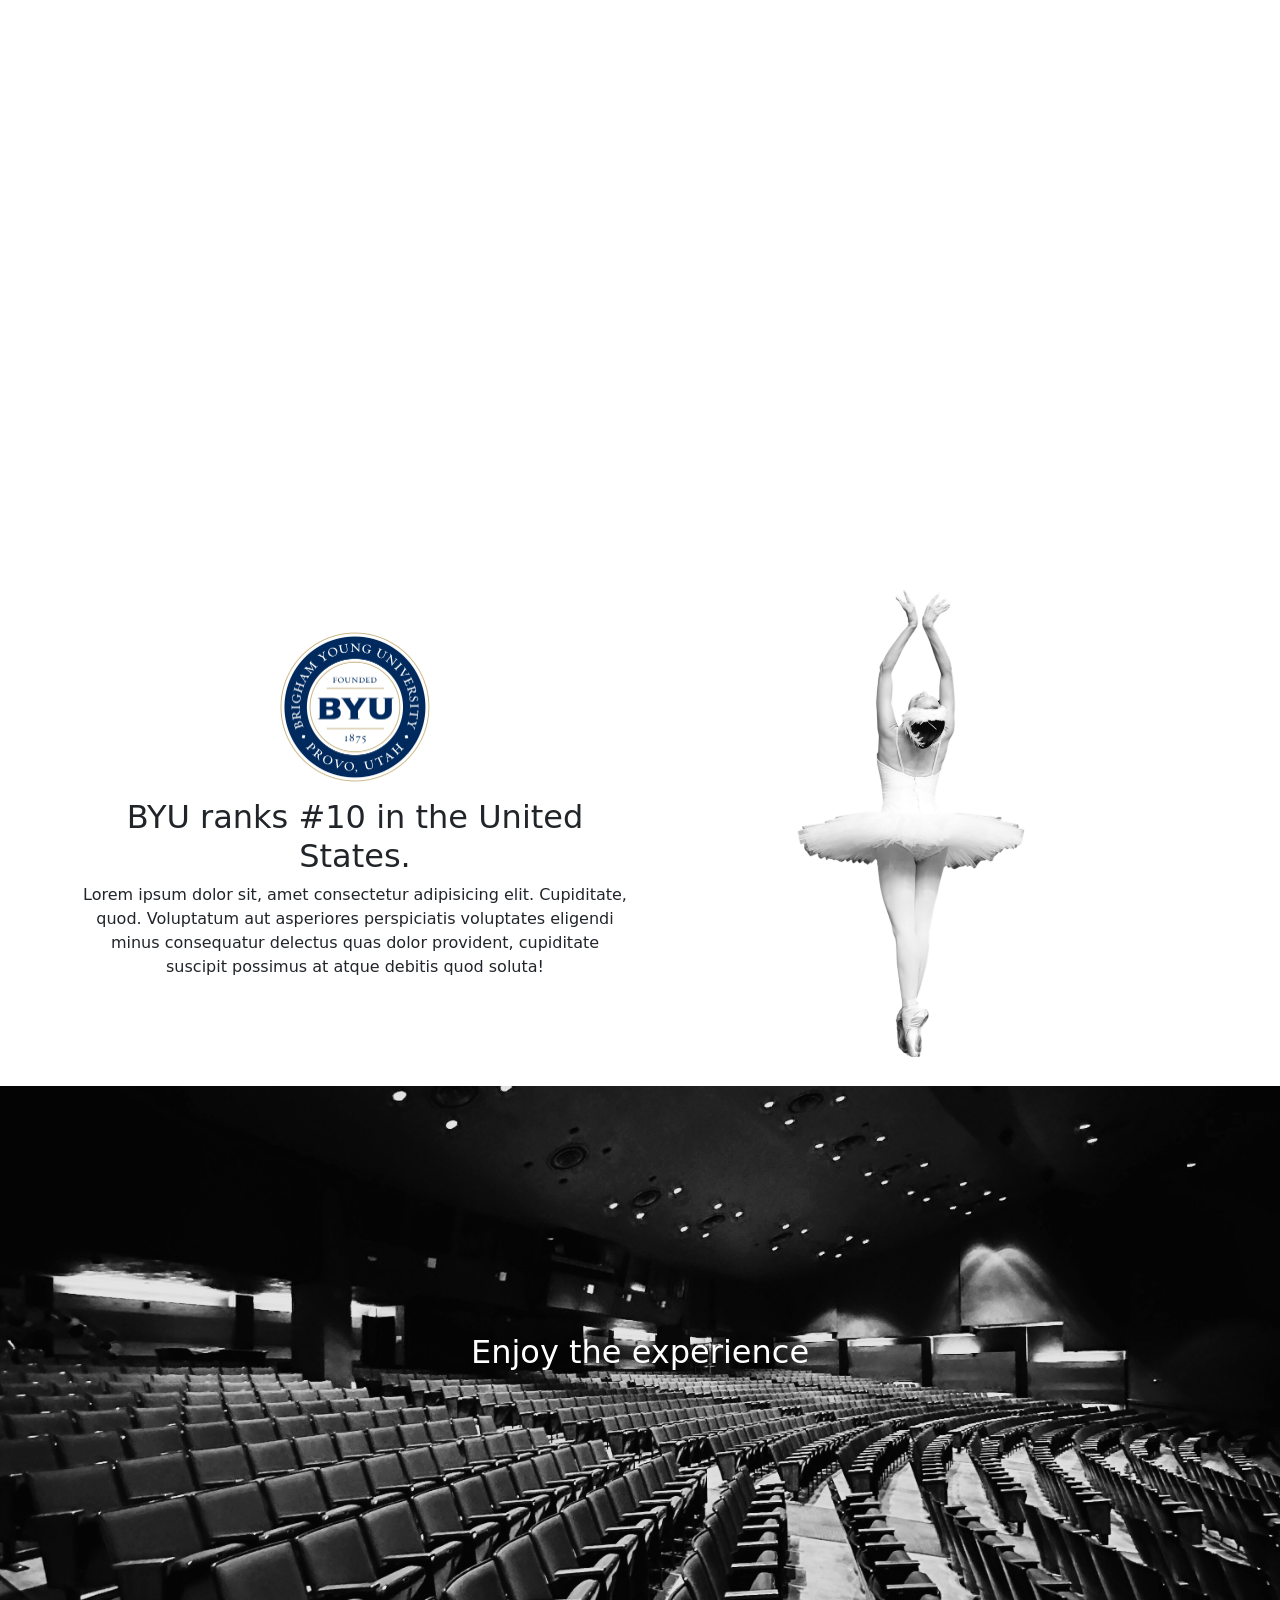
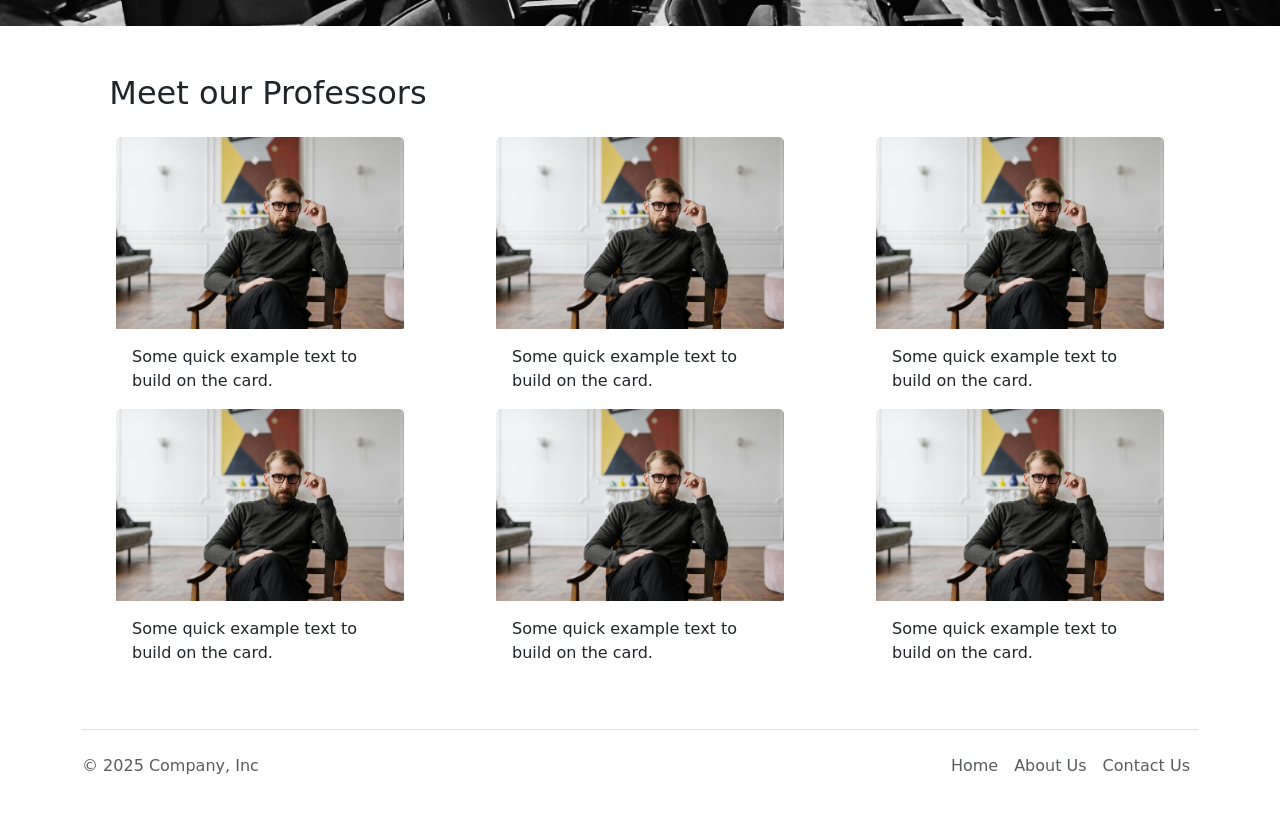
==== commit 8ed4852a: "Updates" ====
--- a/index.html
+++ b/index.html
@@ -88,27 +88,31 @@
         Your browser does not support the video tag.
       </video>
     </section>
+    <!-- Ranking Section -->
     <section id="rank" class="container mt-4">
       <div class="row">
-        <div class="col-md-6 d-flex align-items-center">
-          <div>
-            <img src="/img/byuLogo.png"  class="mb-3" style="width: 150px;">
+        <!-- First Column -->
+        <div class="col-md-6 d-flex justify-content-center align-items-center text-center">
+          <div id="ranking">
+            <img src="/img/byuLogo.png" class="mb-3 mx-auto" style="width: 150px;">
             <h2>BYU ranks #10 in the United States.</h2>
             <p>Lorem ipsum dolor sit, amet consectetur adipisicing elit. Cupiditate, quod. Voluptatum aut asperiores perspiciatis voluptates eligendi minus consequatur delectus quas dolor provident, cupiditate suscipit possimus at atque debitis quod soluta!</p>
           </div>
         </div>
+        <!-- Second Column -->
         <div class="col-md-6 text-center">
           <img src="/img/3.png" class="img-fluid" alt="Ballet Dancer">
         </div>
       </div>
     </section>
+    
     <!-- BANNER AUDITORIUM -->
     <section>
       <div class="jumbotron-banner d-flex align-items-center justify-content-center text-center">
         <h2 class="text-white">Enjoy the experience</h2>
     </div>
     </section>
-    <section id="professors" class="container mt-5">
+    <section id="professor" class="container mt-5">
       <h2 class="mt-4 mb-4 col-md-4  d-flex justify-content-center">Meet our Professors</h2>
       <div class="row mb-5">
         <div class="col-md-4 col-sm-6 col-12 d-flex justify-content-center">
--- a/style.css
+++ b/style.css
@@ -33,9 +33,28 @@
     background-position: center;
     background-repeat: no-repeat; 
 }
-#rank img{
+#ranking img {
     text-align: center;
 }
+#sectionVideo {
+    position: relative;
+    width: 100%;
+    height: 80vh; 
+    overflow: hidden; 
+  } 
+  #banner-video {
+    position: absolute;
+    top: 0;
+    left: 0;
+    width: 100%; 
+    height: 100%; 
+    object-fit: cover; 
+  }
+
+  #professors .card{
+    margin-bottom: 30px;
+  }
+
 
 /* ABOUT US PAGE */
 .aboutUsBanner{
@@ -45,24 +64,6 @@
     justify-content: center;
 }
 
-#sectionVideo {
-    position: relative;
-    width: 100%;
-    height: 80vh; 
-    overflow: hidden; 
-  }
-  #professors .card{
-    margin-bottom: 30px;
-  }
-  
-  #banner-video {
-    position: absolute;
-    top: 0;
-    left: 0;
-    width: 100%; 
-    height: 100%; 
-    object-fit: cover; 
-  }
 
   @media (max-width: 600px) {
     /* Styles for small screens like phones */
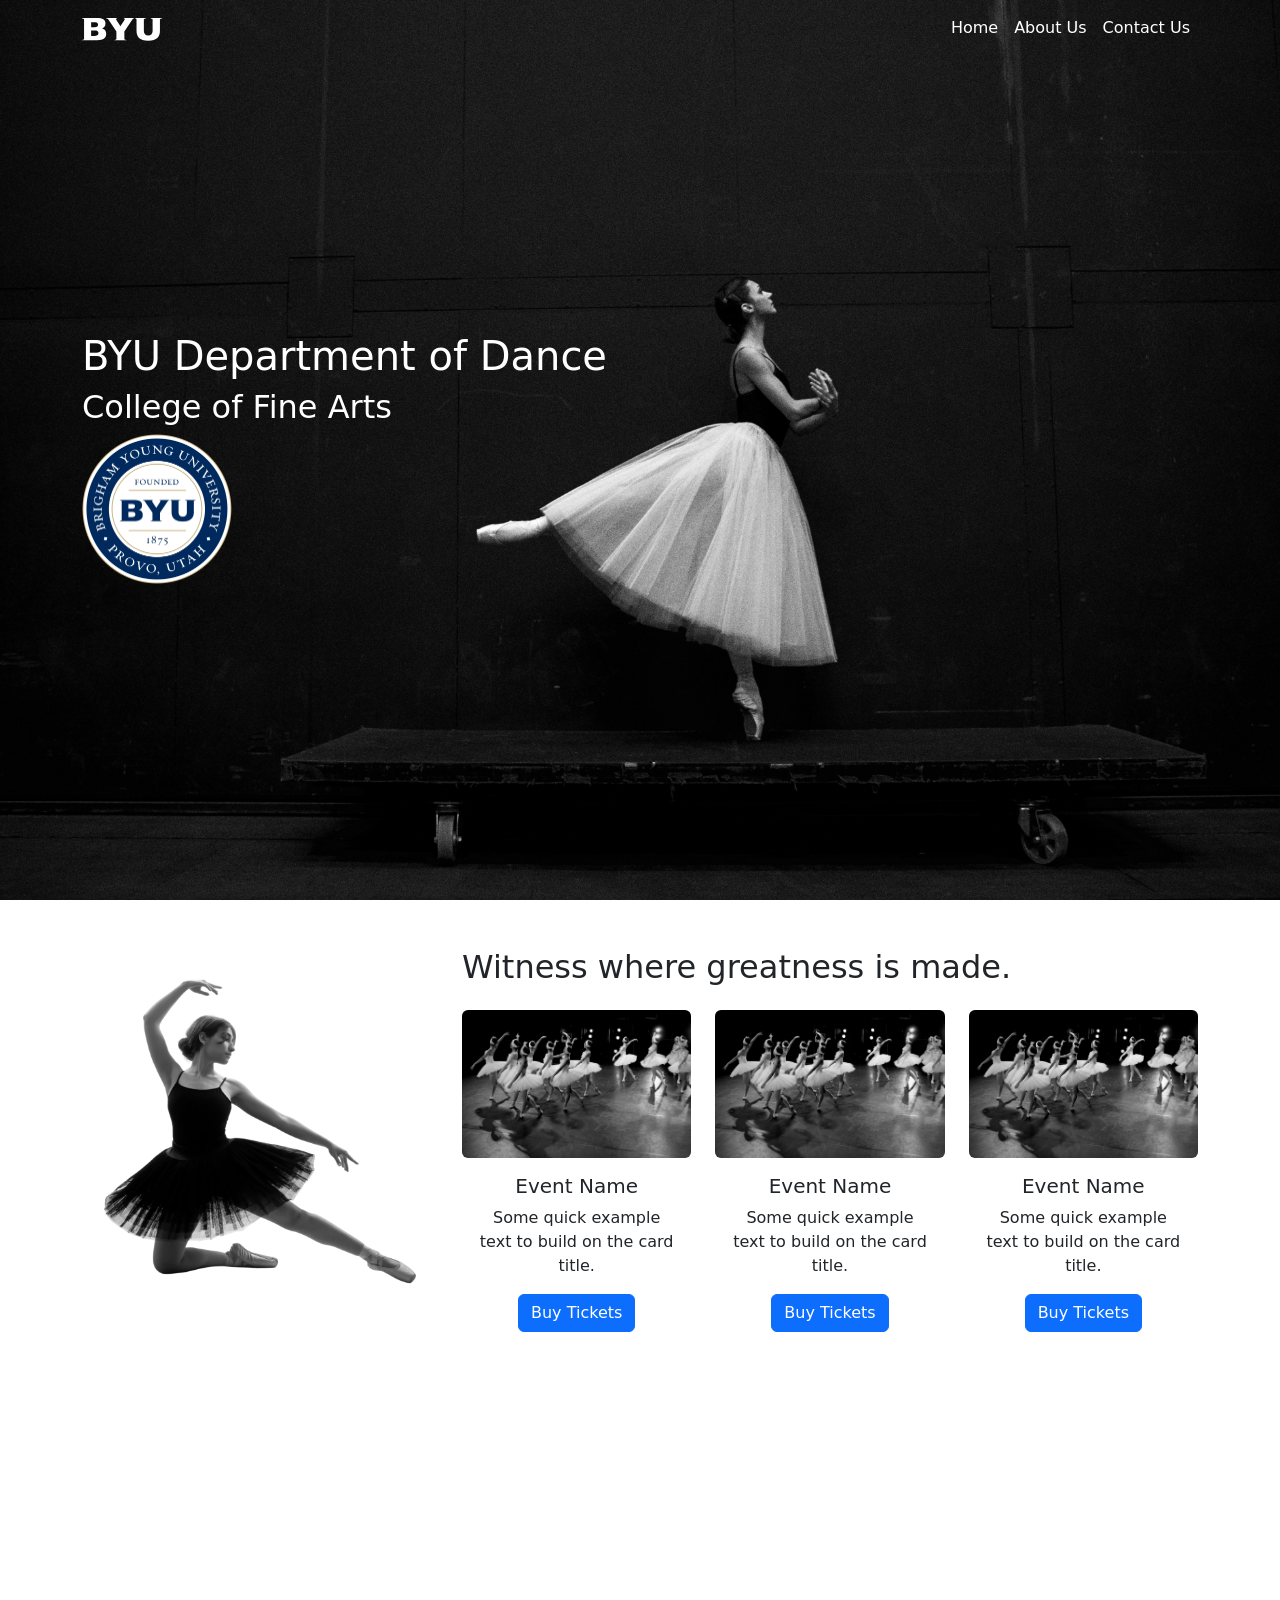
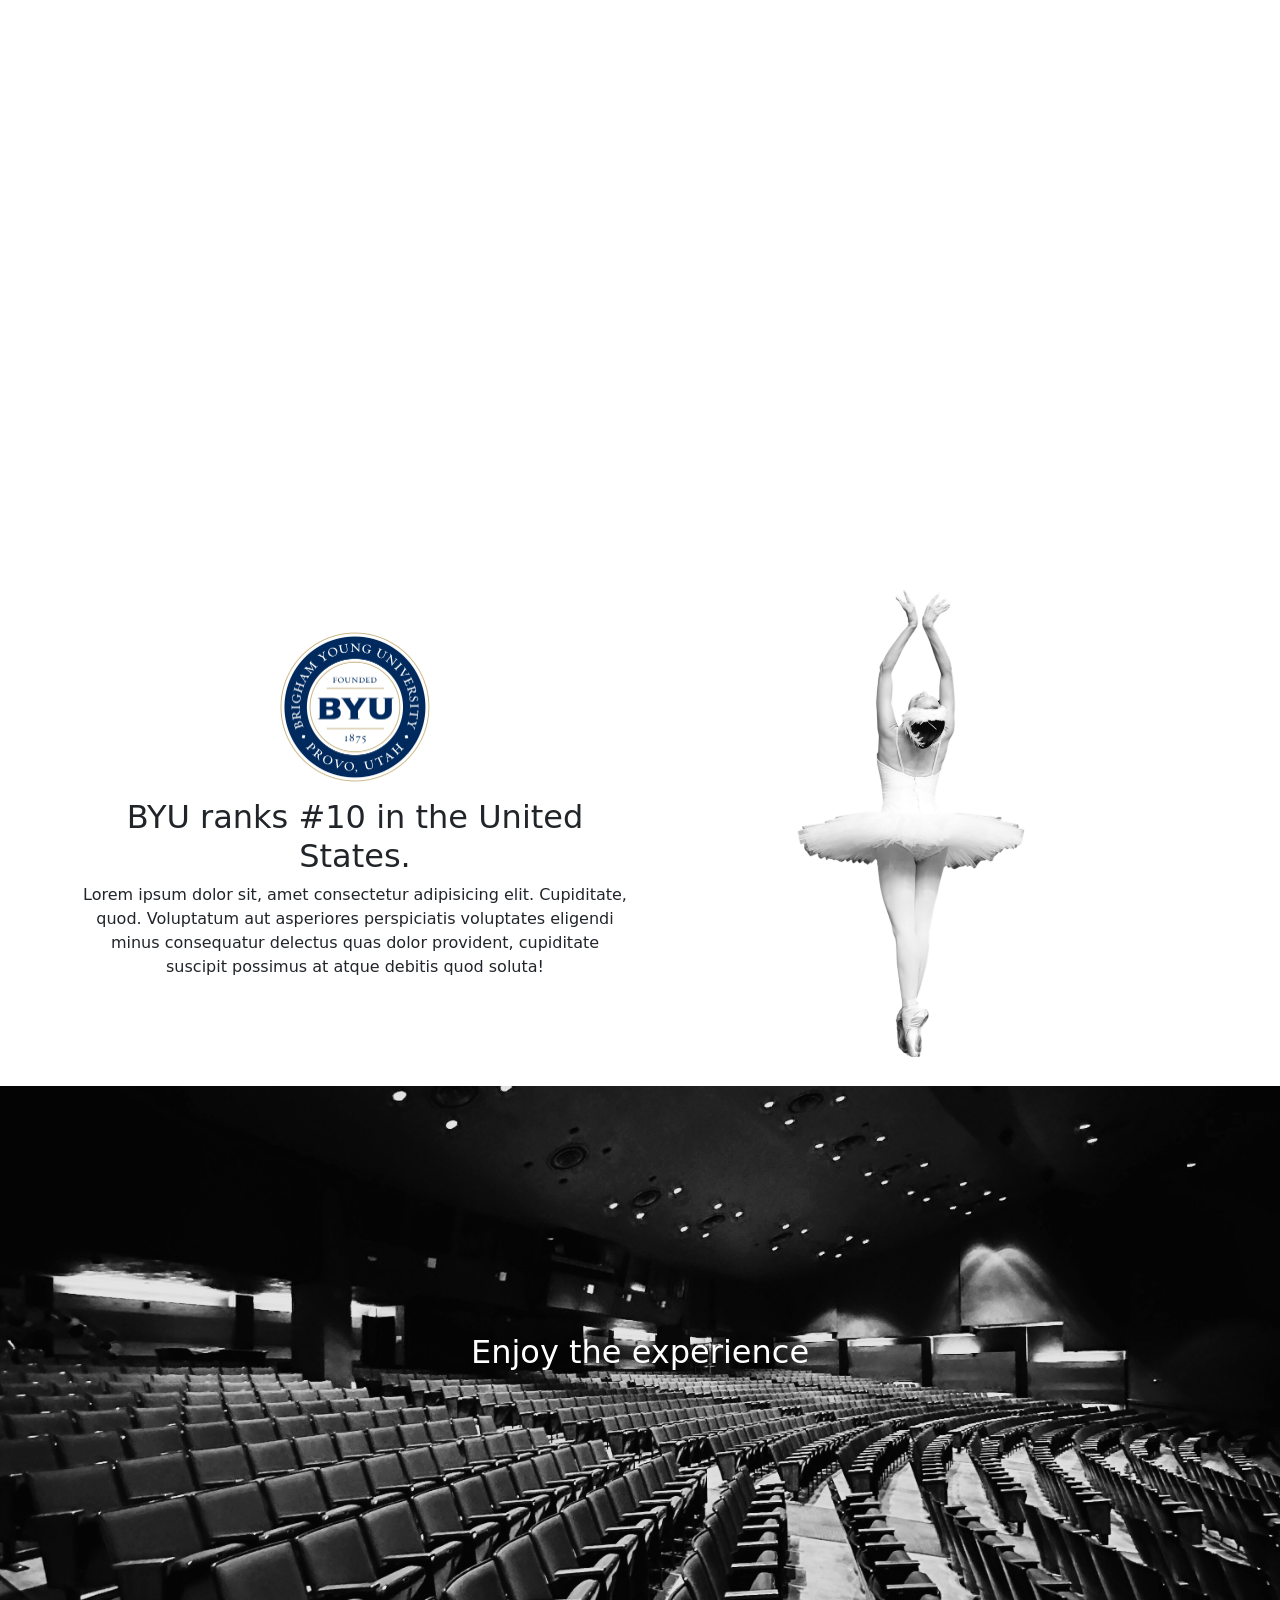
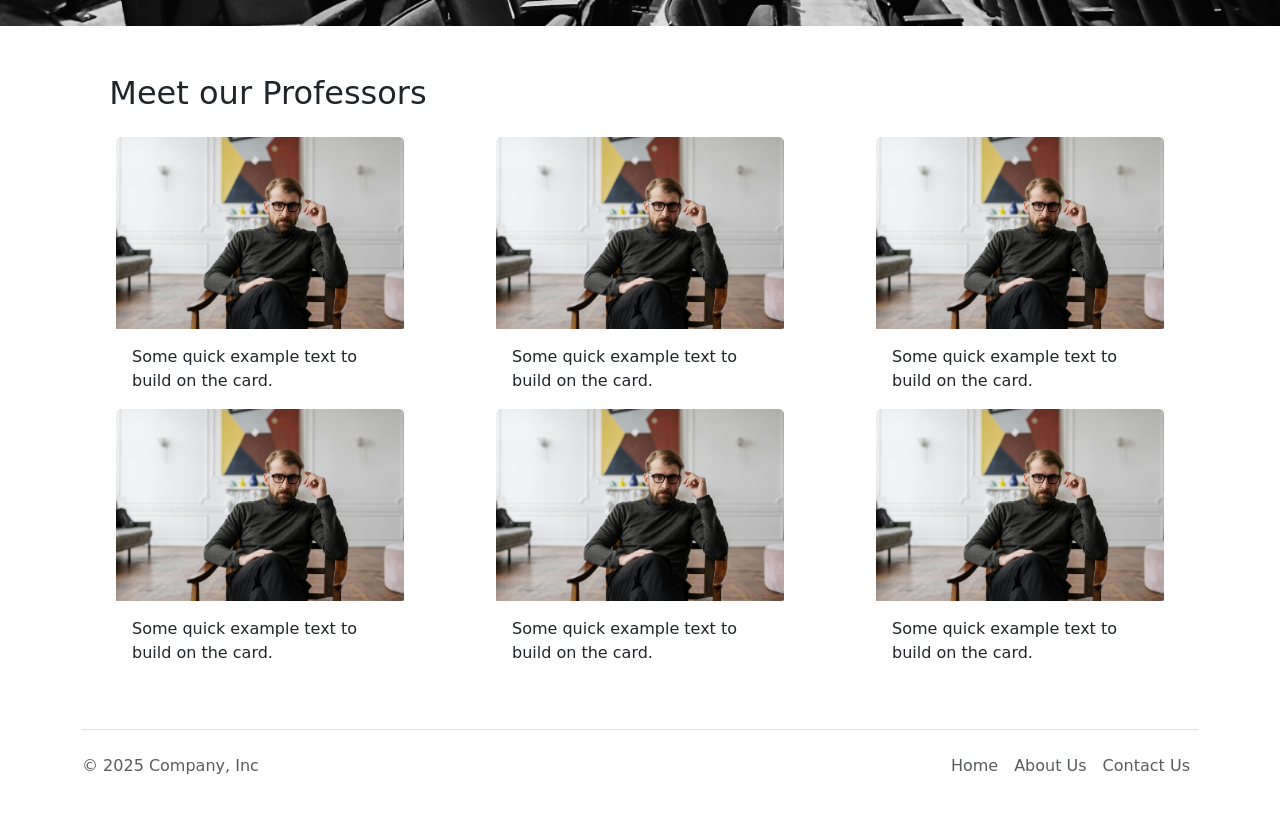
==== commit 51cd2f1b: "Updates" ====
--- a/index.html
+++ b/index.html
@@ -22,7 +22,6 @@
                       <li class="nav-item"><a class="nav-link" href="index.html">Home</a></li>
                       <li class="nav-item"><a class="nav-link" href="/aboutUs.html">About Us</a></li>
                       <li class="nav-item"><a class="nav-link" href="/contactUs.html">Contact Us</a></li>
-                      <li class="nav-item"><a class="nav-link disabled" aria-disabled="true">Disabled</a></li>
                   </ul>
               </div>
           </div>
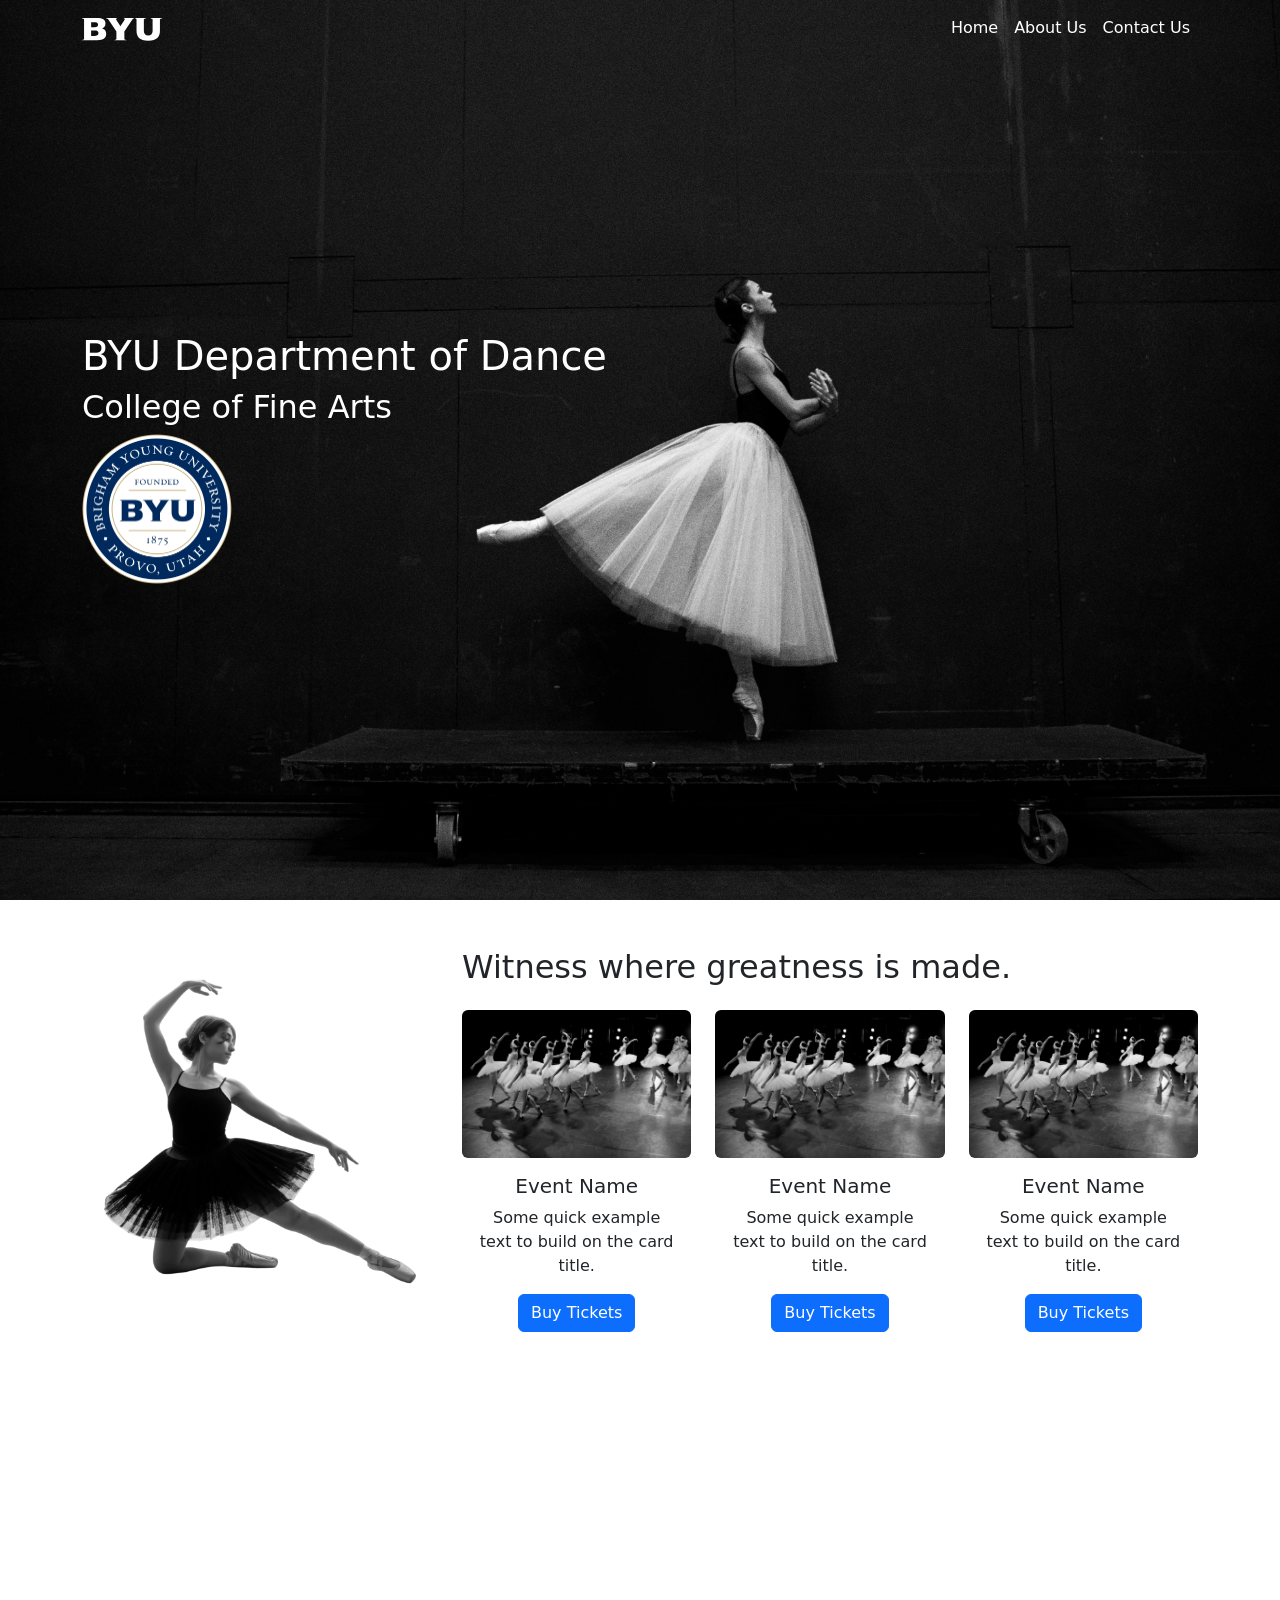
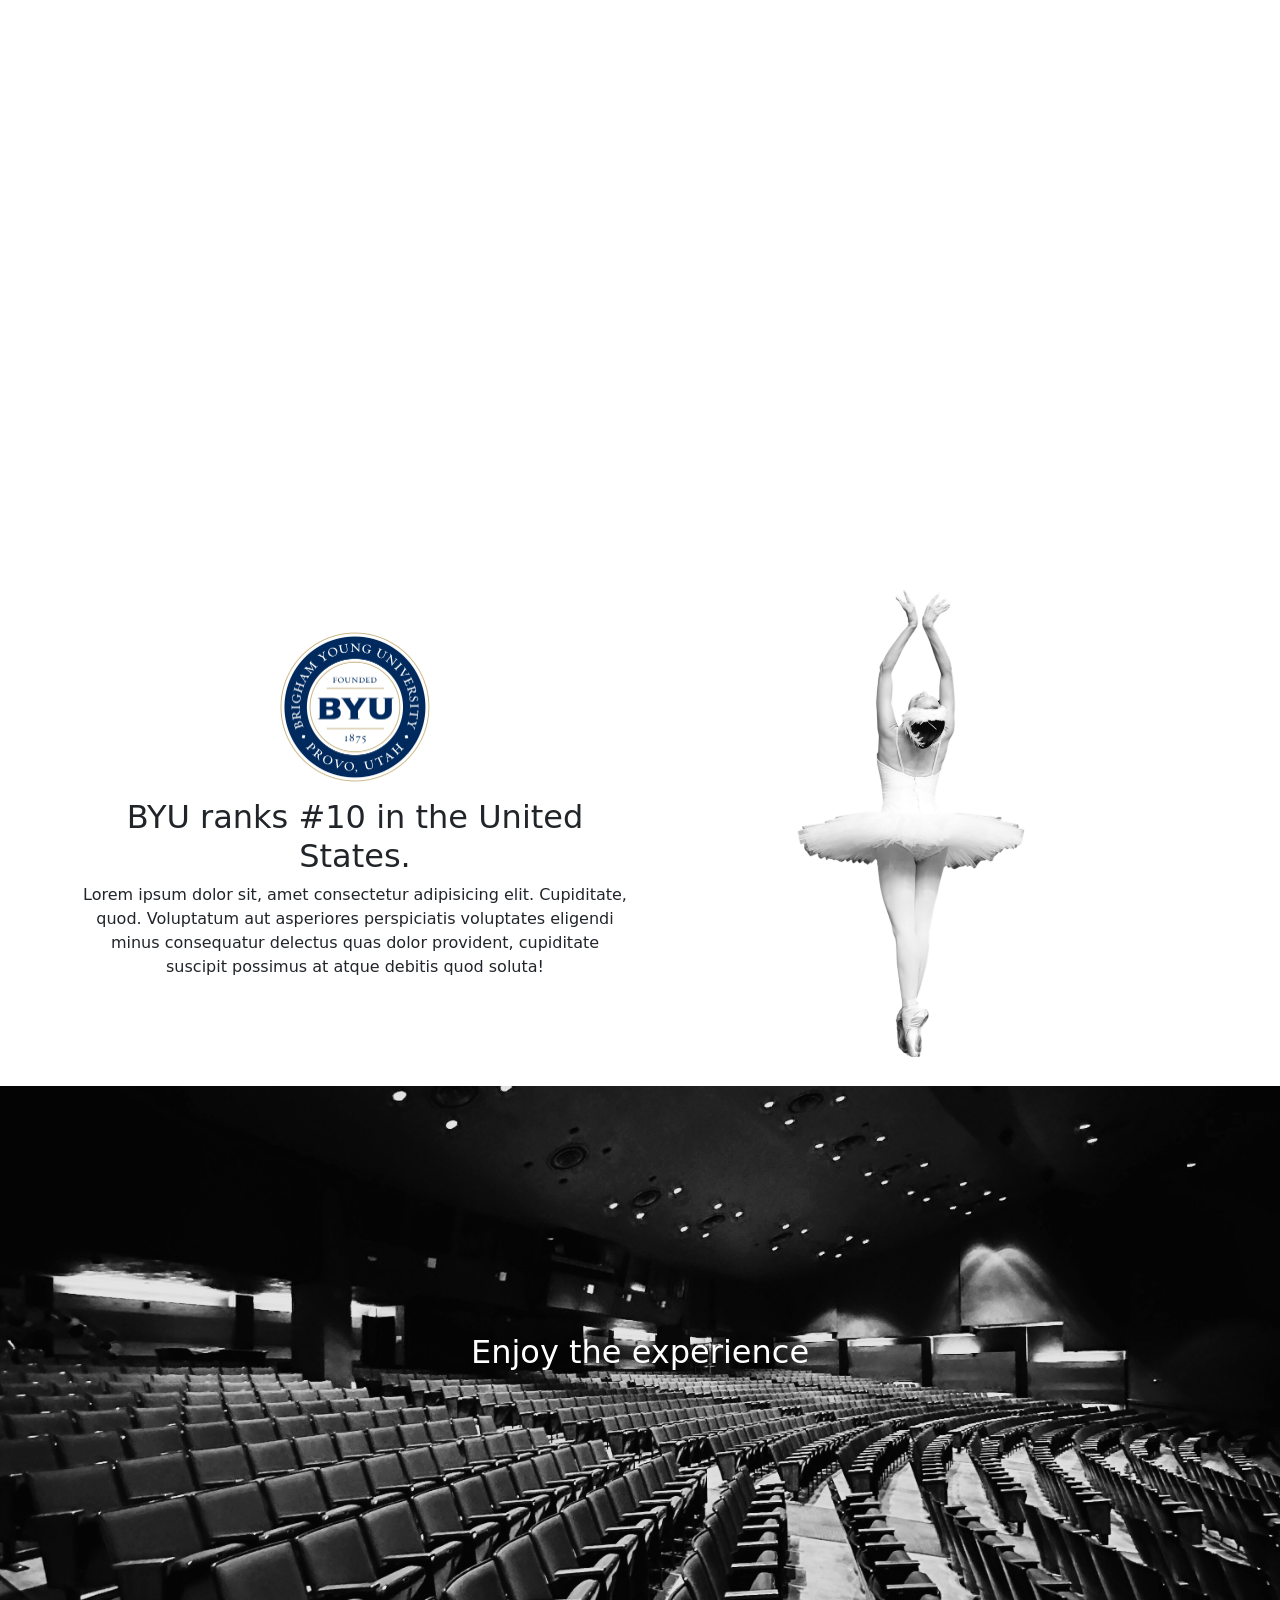
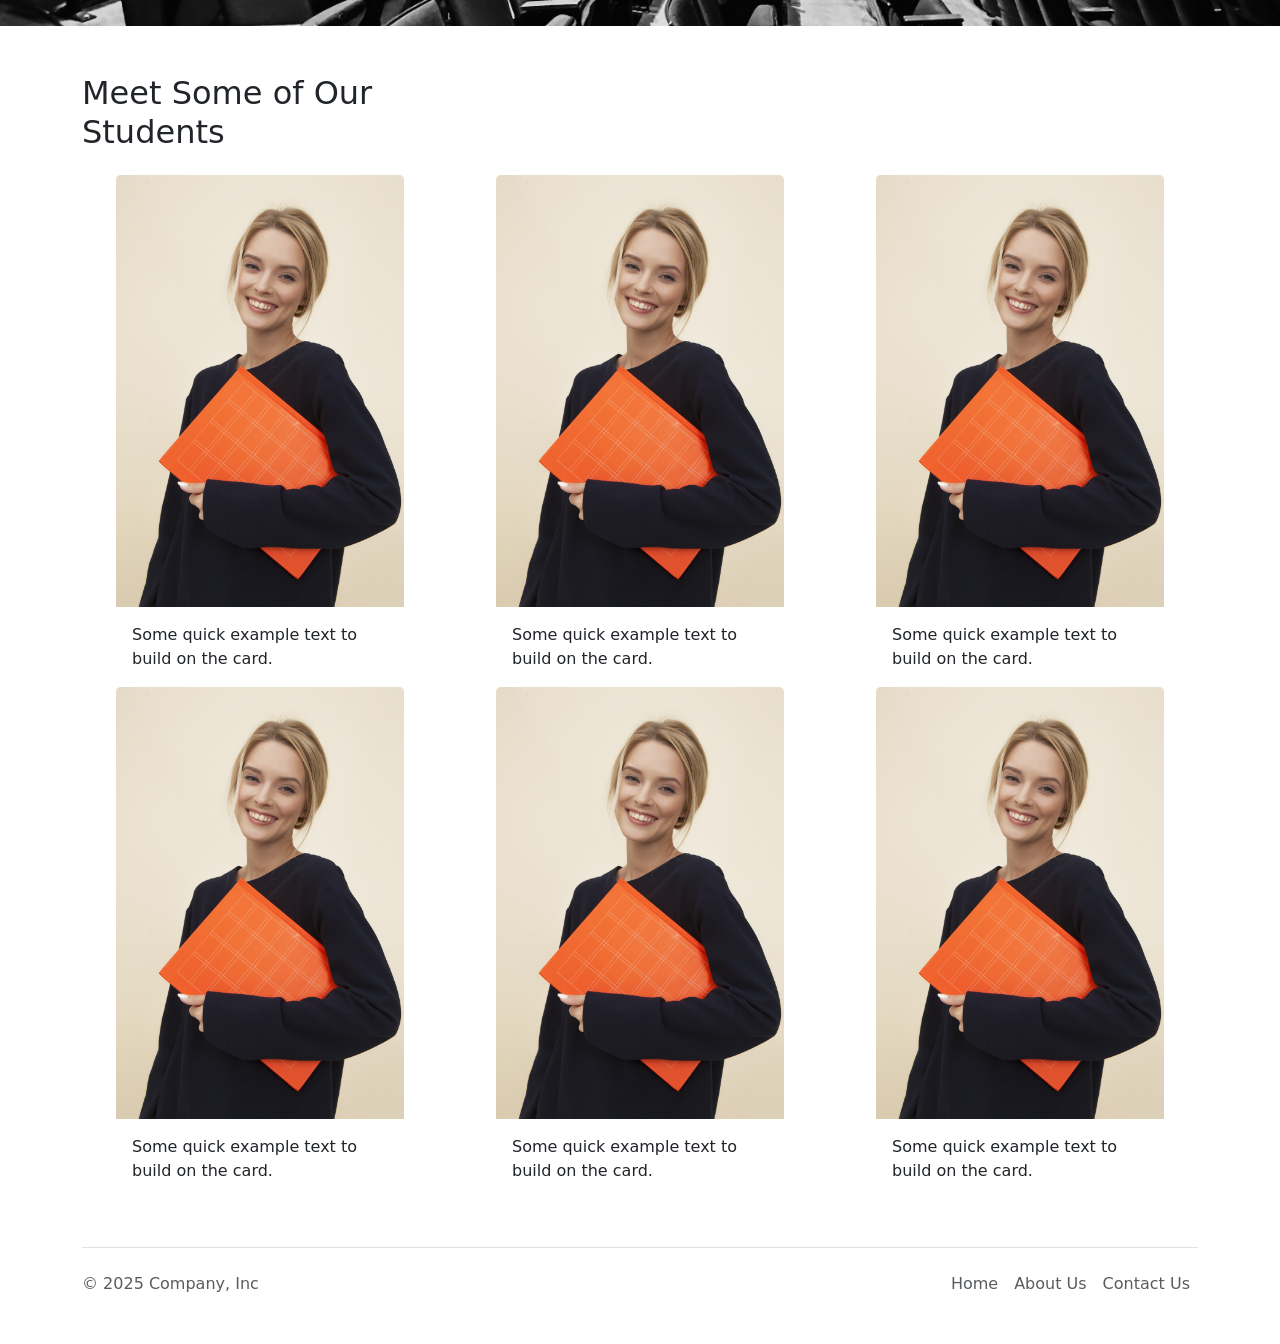
==== commit 5cd071ea: "Updating Index" ====
--- a/index.html
+++ b/index.html
@@ -112,11 +112,11 @@
     </div>
     </section>
     <section id="professor" class="container mt-5">
-      <h2 class="mt-4 mb-4 col-md-4  d-flex justify-content-center">Meet our Professors</h2>
+      <h2 class="mt-4 mb-4 col-md-4  d-flex justify-content-center">Meet Some of Our Students</h2>
       <div class="row mb-5">
         <div class="col-md-4 col-sm-6 col-12 d-flex justify-content-center">
           <div class="card border-0" style="width: 18rem;">
-            <img src="/img/professor.jpg" class="card-img-top" alt="Professor Picture">
+            <img src="/img/student.jpg" class="card-img-top" alt="Professor Picture">
             <div class="card-body">
               <p class="card-text">Some quick example text to build on the card.</p>
             </div>
@@ -124,7 +124,7 @@
         </div>
         <div class="col-md-4 col-sm-6 d-flex justify-content-center">
           <div class="card border-0" style="width: 18rem;">
-            <img src="/img/professor.jpg" class="card-img-top" alt="Professor Picture">
+            <img src="/img/student.jpg" class="card-img-top" alt="Professor Picture">
             <div class="card-body">
               <p class="card-text">Some quick example text to build on the card.</p>
             </div>
@@ -132,7 +132,7 @@
         </div>
         <div class="col-md-4 col-sm-6 col-12 d-flex justify-content-center">
           <div class="card border-0" style="width: 18rem;">
-            <img src="/img/professor.jpg" class="card-img-top" alt="Professor Picture">
+            <img src="/img/student.jpg" class="card-img-top" alt="Professor Picture">
             <div class="card-body">
               <p class="card-text">Some quick example text to build on the card.</p>
             </div>
@@ -141,7 +141,7 @@
 
         <div class="col-md-4 col-sm-6 col-12 d-flex justify-content-center">
           <div class="card border-0" style="width: 18rem;">
-            <img src="/img/professor.jpg" class="card-img-top" alt="Professor Picture">
+            <img src="/img/student.jpg" class="card-img-top" alt="Professor Picture">
             <div class="card-body">
               <p class="card-text">Some quick example text to build on the card.</p>
             </div>
@@ -149,7 +149,7 @@
         </div>
         <div class="col-md-4 col-sm-6 col-12 d-flex justify-content-center">
           <div class="card border-0" style="width: 18rem;">
-            <img src="/img/professor.jpg" class="card-img-top" alt="Professor Picture">
+            <img src="/img/student.jpg" class="card-img-top" alt="Professor Picture">
             <div class="card-body">
               <p class="card-text">Some quick example text to build on the card.</p>
             </div>
@@ -157,7 +157,7 @@
         </div>
         <div class="col-md-4 col-sm-6 col-12 d-flex justify-content-center">
           <div class="card border-0" style="width: 18rem;">
-            <img src="/img/professor.jpg" class="card-img-top" alt="Professor Picture">
+            <img src="/img/student.jpg" class="card-img-top" alt="Professor Picture">
             <div class="card-body">
               <p class="card-text">Some quick example text to build on the card.</p>
             </div>
